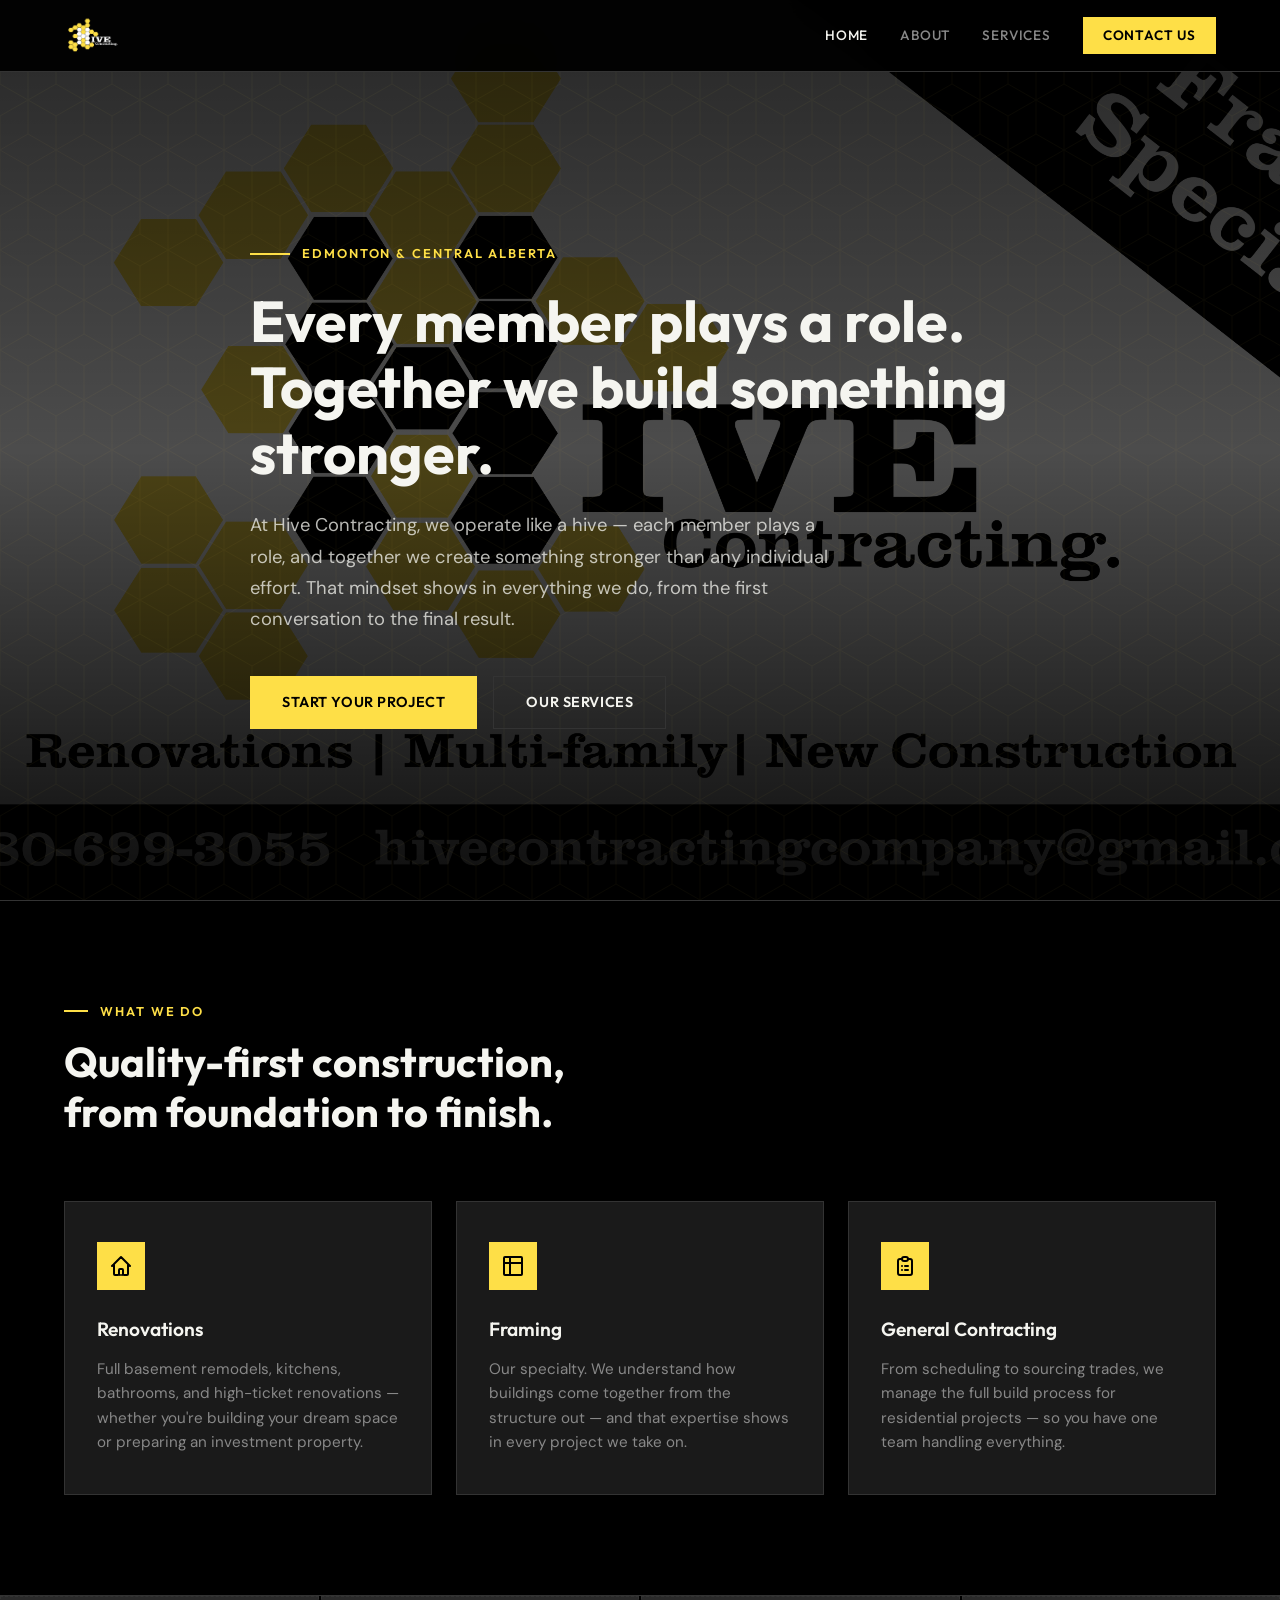
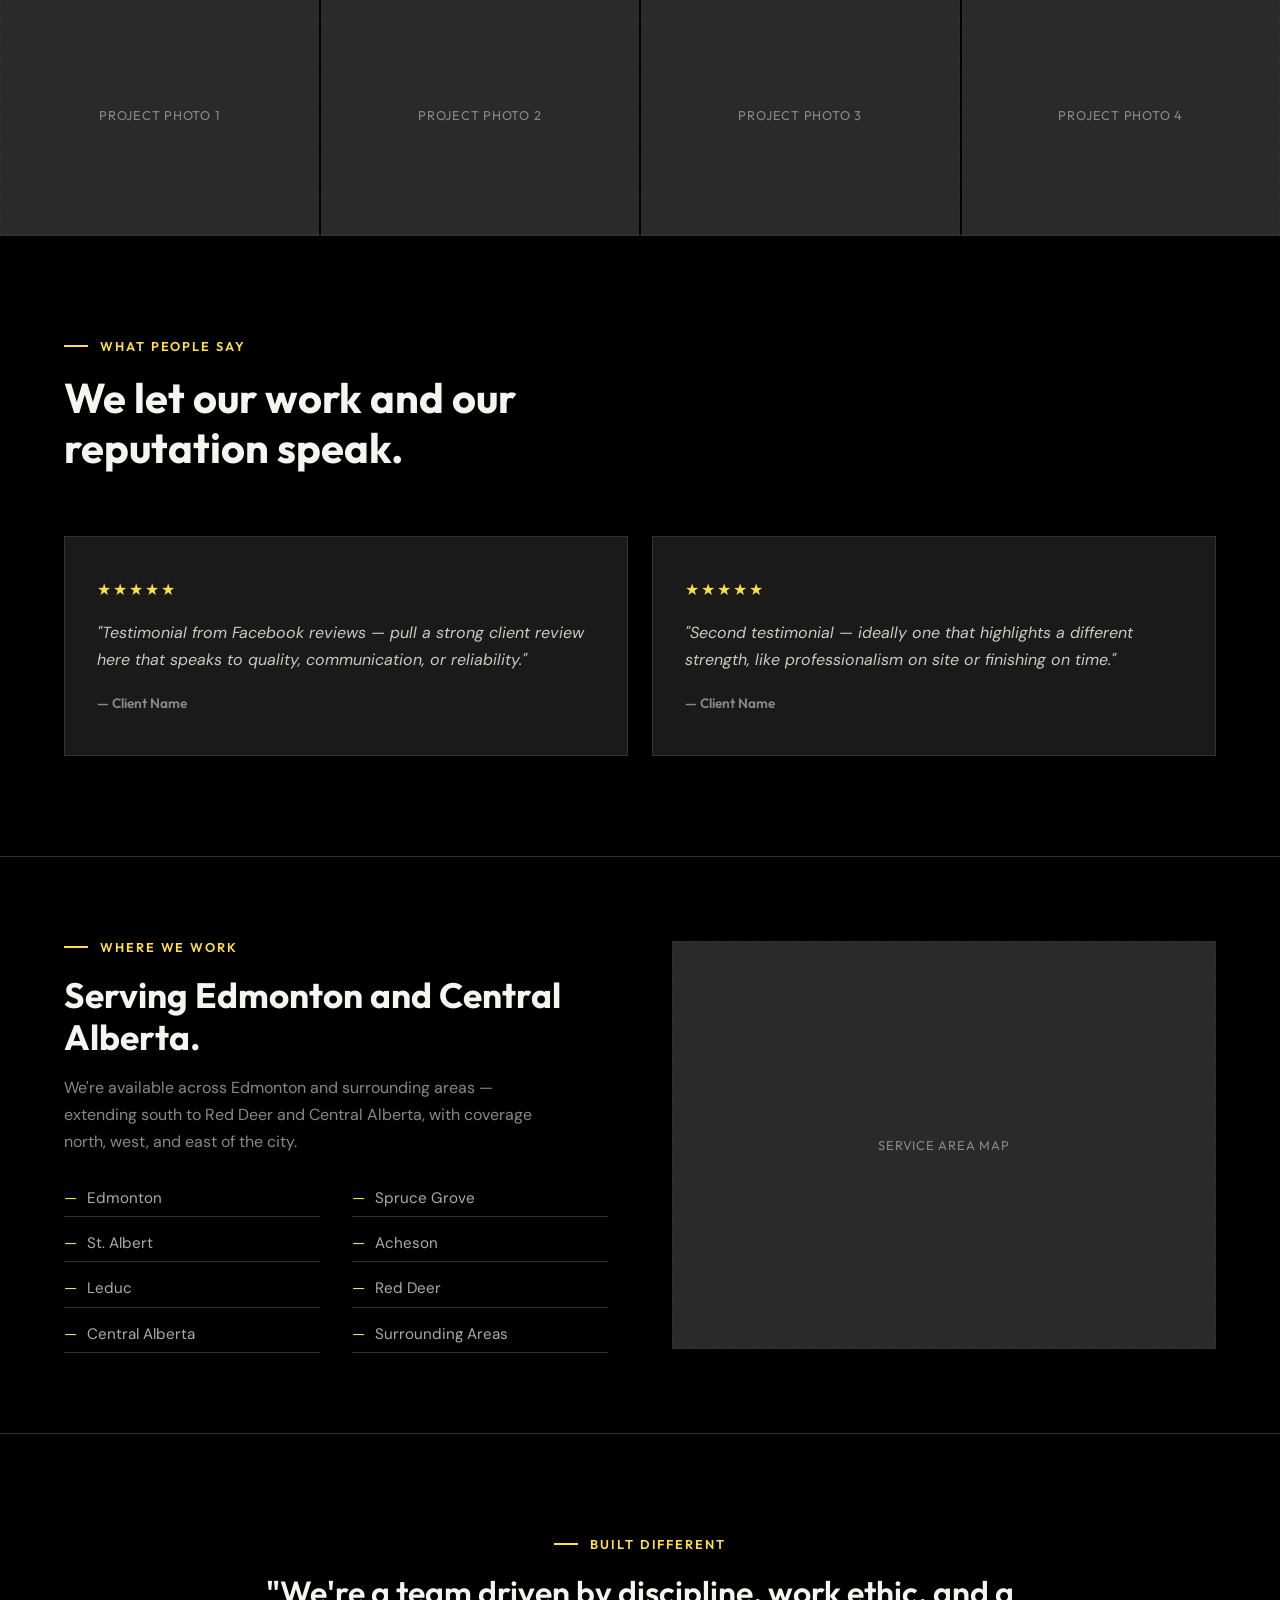
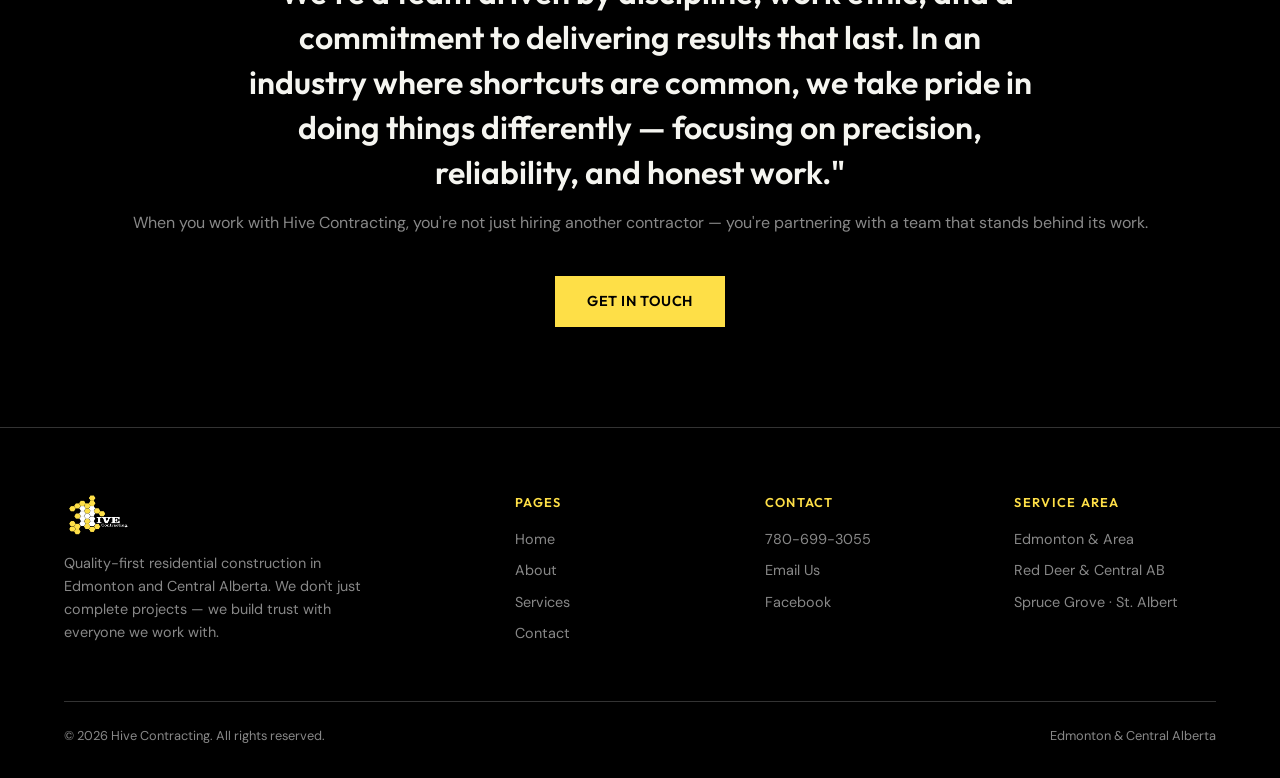
==== index.html @ 2639ca79 "Initial commit First draft of the Hive Contracting website. Homepage is built out with real copy, br" ====
<!DOCTYPE html>
<html lang="en">
<head>
  <meta charset="UTF-8">
  <meta name="viewport" content="width=device-width, initial-scale=1.0">
  <meta name="description" content="Hive Contracting — Quality-first residential construction in Edmonton and Central Alberta. Framing specialists, renovations, and general contracting.">
  <meta name="theme-color" content="#111111">

  <!-- Open Graph — controls link previews on Facebook, iMessage, LinkedIn, etc. -->
  <meta property="og:type" content="website">
  <meta property="og:title" content="Hive Contracting | Edmonton & Central Alberta">
  <meta property="og:description" content="Quality-first residential construction in Edmonton and Central Alberta. Framing specialists, renovations, and general contracting.">
  <meta property="og:image" content="https://hivecontractinginc.com/images/og-image.jpg">
  <meta property="og:url" content="https://hivecontractinginc.com/">

  <title>Hive Contracting | Edmonton &amp; Central Alberta</title>
  <link rel="canonical" href="https://hivecontractinginc.com/">

  <!-- REPLACE: add favicon.png and apple-touch-icon.png to root folder when ready -->
  <link rel="icon" type="image/png" href="favicon.png">
  <link rel="apple-touch-icon" href="apple-touch-icon.png">

  <link rel="preconnect" href="https://fonts.googleapis.com">
  <link rel="preconnect" href="https://fonts.gstatic.com" crossorigin>
  <link href="https://fonts.googleapis.com/css2?family=DM+Sans:ital,wght@0,400;0,500;0,700;1,400&family=Outfit:wght@400;500;600;700;800&display=swap" rel="stylesheet">
  <link rel="stylesheet" href="css/styles.css">

  <!-- Local business schema — helps Google surface Hive in "contractor near me" searches -->
  <script type="application/ld+json">
  {
    "@context": "https://schema.org",
    "@type": "GeneralContractor",
    "name": "Hive Contracting",
    "telephone": "+17806993055",
    "email": "hivecontractingcompany@gmail.com",
    "url": "https://hivecontractinginc.com",
    "areaServed": ["Edmonton", "Spruce Grove", "St. Albert", "Acheson", "Leduc", "Red Deer", "Central Alberta"],
    "sameAs": ["https://www.facebook.com/Hivecontractinginc"]
  }
  </script>
</head>
<body>

  <!-- ========== NAVIGATION ========== -->
  <nav class="nav">
    <div class="container">
      <a href="index.html" class="nav-logo">
        <img src="img/logo-white.png" alt="Hive Contracting">
      </a>
      <button class="nav-toggle" aria-label="Toggle menu" aria-expanded="false">
        <span></span><span></span><span></span>
      </button>
      <div class="nav-links">
        <a href="index.html" class="active">Home</a>
        <a href="about.html">About</a>
        <a href="services.html">Services</a>
        <a href="contact.html" class="nav-cta">Contact Us</a>
      </div>
    </div>
  </nav>

  <!-- ========== HERO ========== -->
  <section class="hero">
    <div class="hero-bg"></div>
    <div class="container">
      <div class="hero-content">
        <div class="hero-tag">Edmonton &amp; Central Alberta</div>
        <h1>Every member plays a role. Together we build something stronger.</h1>
        <p>At Hive Contracting, we operate like a hive — each member plays a role, and together we create something stronger than any individual effort. That mindset shows in everything we do, from the first conversation to the final result.</p>
        <div class="hero-actions">
          <a href="contact.html" class="btn btn-primary">Start Your Project</a>
          <a href="services.html" class="btn btn-secondary">Our Services</a>
        </div>
      </div>
    </div>
  </section>

  <!-- ========== SERVICES OVERVIEW ========== -->
  <section class="services">
    <div class="container">
      <div class="section-header fade-in">
        <div class="section-tag">What We Do</div>
        <h2>Quality-first construction, from foundation to finish.</h2>
      </div>
      <div class="services-grid">
        <div class="service-card fade-in">
          <div class="card-icon">
            <svg viewBox="0 0 24 24" aria-hidden="true"><path d="M3 12l2-2m0 0l7-7 7 7M5 10v10a1 1 0 001 1h3m10-11l2 2m-2-2v10a1 1 0 01-1 1h-3m-4 0a1 1 0 01-1-1v-4a1 1 0 011-1h2a1 1 0 011 1v4a1 1 0 01-1 1"/></svg>
          </div>
          <h3>Renovations</h3>
          <p>Full basement remodels, kitchens, bathrooms, and high-ticket renovations — whether you're building your dream space or preparing an investment property.</p>
        </div>
        <div class="service-card fade-in">
          <div class="card-icon">
            <svg viewBox="0 0 24 24" aria-hidden="true"><rect x="3" y="3" width="18" height="18" rx="1"/><path d="M3 9h18M9 3v18"/></svg>
          </div>
          <h3>Framing</h3>
          <p>Our specialty. We understand how buildings come together from the structure out — and that expertise shows in every project we take on.</p>
        </div>
        <div class="service-card fade-in">
          <div class="card-icon">
            <svg viewBox="0 0 24 24" aria-hidden="true"><path d="M9 5H7a2 2 0 00-2 2v12a2 2 0 002 2h10a2 2 0 002-2V7a2 2 0 00-2-2h-2M9 5a2 2 0 002 2h2a2 2 0 002-2M9 5a2 2 0 012-2h2a2 2 0 012 2m-3 7h3m-3 4h3m-6-4h.01M9 16h.01"/></svg>
          </div>
          <h3>General Contracting</h3>
          <p>From scheduling to sourcing trades, we manage the full build process for residential projects — so you have one team handling everything.</p>
        </div>
      </div>
    </div>
  </section>

  <!-- ========== PROJECT PHOTOS PLACEHOLDER ========== -->
  <section class="photo-strip">
    <div class="photo-strip-grid">
      <div class="photo-placeholder">Project Photo 1</div>
      <div class="photo-placeholder">Project Photo 2</div>
      <div class="photo-placeholder">Project Photo 3</div>
      <div class="photo-placeholder">Project Photo 4</div>
    </div>
  </section>

  <!-- ========== TESTIMONIALS ========== -->
  <section class="testimonials">
    <div class="container">
      <div class="section-header fade-in">
        <div class="section-tag">What People Say</div>
        <h2>We let our work and our reputation speak.</h2>
      </div>
      <div class="testimonials-grid">
        <div class="testimonial-card fade-in">
          <div class="stars" aria-label="5 out of 5 stars">★★★★★</div>
          <blockquote>"Testimonial from Facebook reviews — pull a strong client review here that speaks to quality, communication, or reliability."</blockquote>
          <div class="attribution">— Client Name</div>
        </div>
        <div class="testimonial-card fade-in">
          <div class="stars" aria-label="5 out of 5 stars">★★★★★</div>
          <blockquote>"Second testimonial — ideally one that highlights a different strength, like professionalism on site or finishing on time."</blockquote>
          <div class="attribution">— Client Name</div>
        </div>
      </div>
    </div>
  </section>

  <!-- ========== SERVICE AREA ========== -->
  <section class="service-area">
    <div class="container">
      <div class="service-area-inner">
        <div class="fade-in">
          <div class="section-tag">Where We Work</div>
          <h2>Serving Edmonton and Central Alberta.</h2>
          <p class="area-desc">We're available across Edmonton and surrounding areas — extending south to Red Deer and Central Alberta, with coverage north, west, and east of the city.</p>
          <ul class="area-list">
            <li>Edmonton</li>
            <li>Spruce Grove</li>
            <li>St. Albert</li>
            <li>Acheson</li>
            <li>Leduc</li>
            <li>Red Deer</li>
            <li>Central Alberta</li>
            <li>Surrounding Areas</li>
          </ul>
        </div>
        <div class="area-map-placeholder fade-in">
          <!-- OPTIONAL: embed a static Google Map or a styled SVG map here -->
          Service Area Map
        </div>
      </div>
    </div>
  </section>

  <!-- ========== CLOSING CTA ========== -->
  <section class="closing">
    <div class="container fade-in">
      <div class="section-tag centered">Built Different</div>
      <p class="closing-statement">"We're a team driven by discipline, work ethic, and a commitment to delivering results that last. In an industry where shortcuts are common, we take pride in doing things differently — focusing on precision, reliability, and honest work."</p>
      <p class="closing-sub">When you work with Hive Contracting, you're not just hiring another contractor — you're partnering with a team that stands behind its work.</p>
      <a href="contact.html" class="btn btn-primary">Get in Touch</a>
    </div>
  </section>

  <!-- ========== FOOTER ========== -->
  <footer class="footer">
    <div class="container">
      <div class="footer-grid">
        <div class="footer-brand">
          <div class="footer-logo">
            <img src="img/logo-white.png" alt="Hive Contracting">
          </div>
          <p>Quality-first residential construction in Edmonton and Central Alberta. We don't just complete projects — we build trust with everyone we work with.</p>
        </div>
        <div class="footer-col">
          <h4>Pages</h4>
          <a href="index.html">Home</a>
          <a href="about.html">About</a>
          <a href="services.html">Services</a>
          <a href="contact.html">Contact</a>
        </div>
        <div class="footer-col">
          <h4>Contact</h4>
          <a href="tel:7806993055">780-699-3055</a>
          <a href="mailto:hivecontractingcompany@gmail.com">Email Us</a>
          <a href="https://www.facebook.com/Hivecontractinginc" target="_blank" rel="noopener noreferrer">Facebook</a>
        </div>
        <div class="footer-col">
          <h4>Service Area</h4>
          <p>Edmonton &amp; Area</p>
          <p>Red Deer &amp; Central AB</p>
          <p>Spruce Grove · St. Albert</p>
        </div>
      </div>
      <div class="footer-bottom">
        <span>&copy; 2026 Hive Contracting. All rights reserved.</span>
        <span>Edmonton &amp; Central Alberta</span>
      </div>
    </div>
  </footer>

  <script src="js/main.js" defer></script>

</body>
</html>
---- css/styles.css ----
/* ============================================
   CSS VARIABLES — edit these to rebrand
   ============================================ */
:root {
  --color-black: #000000;
  --color-white: #F5F5F0;
  --color-yellow: #FEDF47;
  --color-yellow-dim: #E0C53C;
  --color-gray-dark: #1A1A1A;
  --color-gray-mid: #2A2A2A;
  --color-gray-light: #888888;
  --color-gray-border: #333333;

  --font-display: 'Outfit', sans-serif;
  --font-body: 'DM Sans', sans-serif;

  --max-width: 1200px;
  --nav-height: 72px;
}

/* ============================================
   RESET & BASE
   ============================================ */
*, *::before, *::after { margin: 0; padding: 0; box-sizing: border-box; }

body {
  font-family: var(--font-body);
  background: var(--color-black);
  color: var(--color-white);
  line-height: 1.6;
  -webkit-font-smoothing: antialiased;
}

a { color: inherit; text-decoration: none; }
img { max-width: 100%; display: block; }
ul { list-style: none; }

.container {
  max-width: var(--max-width);
  margin: 0 auto;
  padding: 0 24px;
}

/* ============================================
   NAVIGATION
   ============================================ */
.nav {
  position: fixed;
  top: 0;
  left: 0;
  right: 0;
  height: var(--nav-height);
  background: rgba(0, 0, 0, 0.95);
  backdrop-filter: blur(12px);
  z-index: 1000;
  border-bottom: 1px solid var(--color-gray-border);
}

.nav .container {
  display: flex;
  align-items: center;
  justify-content: space-between;
  height: 100%;
}

.nav-logo img {
  height: 40px;
  width: auto;
  display: block;
}

.nav-links {
  display: flex;
  gap: 32px;
  align-items: center;
}

.nav-links a {
  font-family: var(--font-display);
  font-size: 0.85rem;
  font-weight: 500;
  letter-spacing: 0.06em;
  text-transform: uppercase;
  color: var(--color-gray-light);
  transition: color 0.2s ease;
}

.nav-links a:hover,
.nav-links a.active { color: var(--color-white); }

.nav-links a.nav-cta {
  background: var(--color-yellow);
  color: var(--color-black);
  padding: 8px 20px;
  font-weight: 600;
  transition: background 0.2s ease;
}

.nav-links a.nav-cta:hover { background: var(--color-yellow-dim); }

/* Mobile nav toggle */
.nav-toggle {
  display: none;
  flex-direction: column;
  gap: 5px;
  background: none;
  border: none;
  cursor: pointer;
  padding: 4px;
}

.nav-toggle span {
  display: block;
  width: 24px;
  height: 2px;
  background: var(--color-white);
  transition: all 0.3s ease;
}

/* ============================================
   HERO SECTION
   ============================================ */
.hero {
  position: relative;
  min-height: 100vh;
  display: flex;
  align-items: center;
  padding-top: var(--nav-height);
  overflow: hidden;
}

.hero-bg {
  position: absolute;
  inset: 0;
  background: url('../img/banner.png') center/cover no-repeat;
  /* TODO: compress banner.png to under 200KB (or convert to .jpg/.webp) before launch — currently 980KB */
}

.hero-bg::after {
  content: '';
  position: absolute;
  inset: 0;
  background: linear-gradient(
    to bottom,
    rgba(0, 0, 0, 0.85) 0%,
    rgba(0, 0, 0, 0.7) 50%,
    rgba(0, 0, 0, 0.95) 100%
  );
}

/* Subtle honeycomb texture overlay */
.hero-bg::before {
  content: '';
  position: absolute;
  inset: 0;
  opacity: 0.04;
  background-image: url("data:image/svg+xml,%3Csvg xmlns='http://www.w3.org/2000/svg' width='56' height='100'%3E%3Cpath d='M28 66L0 50L0 16L28 0L56 16L56 50L28 66L28 100' fill='none' stroke='%23FEDF47' stroke-width='1'/%3E%3Cpath d='M28 0L28 34L0 50L0 84L28 100L56 84L56 50L28 34' fill='none' stroke='%23FEDF47' stroke-width='1'/%3E%3C/svg%3E");
  z-index: 1;
}

.hero .container {
  position: relative;
  z-index: 2;
  padding-top: 80px;
  padding-bottom: 80px;
}

.hero-content { max-width: 780px; }

.hero-tag {
  font-family: var(--font-display);
  font-size: 0.8rem;
  font-weight: 600;
  letter-spacing: 0.15em;
  text-transform: uppercase;
  color: var(--color-yellow);
  margin-bottom: 24px;
  display: flex;
  align-items: center;
  gap: 12px;
}

.hero-tag::before {
  content: '';
  display: block;
  width: 40px;
  height: 2px;
  background: var(--color-yellow);
}

.hero h1 {
  font-family: var(--font-display);
  font-size: clamp(2.2rem, 5vw, 3.6rem);
  font-weight: 700;
  line-height: 1.15;
  margin-bottom: 24px;
}

.hero p {
  font-size: 1.15rem;
  color: rgba(245, 245, 240, 0.75);
  max-width: 600px;
  margin-bottom: 40px;
  line-height: 1.7;
}

.hero-actions {
  display: flex;
  gap: 16px;
  flex-wrap: wrap;
}

/* ============================================
   BUTTONS
   ============================================ */
.btn {
  display: inline-flex;
  align-items: center;
  gap: 8px;
  font-family: var(--font-display);
  font-size: 0.9rem;
  font-weight: 600;
  letter-spacing: 0.04em;
  padding: 14px 32px;
  border: none;
  cursor: pointer;
  transition: all 0.2s ease;
  text-transform: uppercase;
}

.btn-primary {
  background: var(--color-yellow);
  color: var(--color-black);
}

.btn-primary:hover { background: var(--color-yellow-dim); }

.btn-secondary {
  background: transparent;
  color: var(--color-white);
  border: 1px solid var(--color-gray-border);
}

.btn-secondary:hover {
  border-color: var(--color-white);
}

/* ============================================
   SECTION HEADERS (shared)
   ============================================ */
.section-header {
  margin-bottom: 64px;
}

.section-tag {
  font-family: var(--font-display);
  font-size: 0.8rem;
  font-weight: 600;
  letter-spacing: 0.15em;
  text-transform: uppercase;
  color: var(--color-yellow);
  margin-bottom: 16px;
  display: flex;
  align-items: center;
  gap: 12px;
}

.section-tag.centered { justify-content: center; }

.section-tag::before {
  content: '';
  display: block;
  width: 24px;
  height: 2px;
  background: var(--color-yellow);
}

.section-header h2 {
  font-family: var(--font-display);
  font-size: clamp(1.8rem, 3.5vw, 2.6rem);
  font-weight: 700;
  line-height: 1.2;
  max-width: 600px;
}

/* ============================================
   SERVICES OVERVIEW
   ============================================ */
.services {
  padding: 100px 0;
  border-top: 1px solid var(--color-gray-border);
}

.services-grid {
  display: grid;
  grid-template-columns: repeat(3, 1fr);
  gap: 24px;
}

.service-card {
  background: var(--color-gray-dark);
  border: 1px solid var(--color-gray-border);
  padding: 40px 32px;
  transition: border-color 0.2s ease;
}

.service-card:hover {
  border-color: var(--color-yellow);
}

.service-card .card-icon {
  width: 48px;
  height: 48px;
  background: var(--color-yellow);
  display: flex;
  align-items: center;
  justify-content: center;
  margin-bottom: 24px;
}

.service-card .card-icon svg {
  width: 24px;
  height: 24px;
  stroke: var(--color-black);
  fill: none;
  stroke-width: 2;
  stroke-linecap: round;
  stroke-linejoin: round;
}

.service-card h3 {
  font-family: var(--font-display);
  font-size: 1.2rem;
  font-weight: 600;
  margin-bottom: 12px;
}

.service-card p {
  color: var(--color-gray-light);
  font-size: 0.95rem;
  line-height: 1.6;
}

/* ============================================
   PHOTO STRIP / SLIDESHOW PLACEHOLDER
   ============================================ */
.photo-strip {
  padding: 0;
  border-top: 1px solid var(--color-gray-border);
}

.photo-strip-grid {
  display: grid;
  grid-template-columns: repeat(4, 1fr);
  gap: 2px;
}

.photo-placeholder {
  aspect-ratio: 4/3;
  background: var(--color-gray-mid);
  display: flex;
  align-items: center;
  justify-content: center;
  color: var(--color-gray-light);
  font-family: var(--font-display);
  font-size: 0.8rem;
  letter-spacing: 0.06em;
  text-transform: uppercase;
  border: 1px dashed var(--color-gray-border);
}

/* ============================================
   TESTIMONIALS
   ============================================ */
.testimonials {
  padding: 100px 0;
  border-top: 1px solid var(--color-gray-border);
}

.testimonials-grid {
  display: grid;
  grid-template-columns: repeat(2, 1fr);
  gap: 24px;
}

.testimonial-card {
  background: var(--color-gray-dark);
  border: 1px solid var(--color-gray-border);
  padding: 40px 32px;
}

.testimonial-card .stars {
  color: var(--color-yellow);
  font-size: 1rem;
  letter-spacing: 2px;
  margin-bottom: 16px;
}

.testimonial-card blockquote {
  font-size: 1rem;
  font-style: italic;
  color: rgba(245, 245, 240, 0.8);
  line-height: 1.7;
  margin-bottom: 20px;
}

.testimonial-card .attribution {
  font-family: var(--font-display);
  font-size: 0.85rem;
  font-weight: 600;
  color: var(--color-gray-light);
}

/* ============================================
   SERVICE AREA
   ============================================ */
.service-area {
  padding: 80px 0;
  border-top: 1px solid var(--color-gray-border);
}

.service-area-inner {
  display: grid;
  grid-template-columns: 1fr 1fr;
  gap: 64px;
  align-items: center;
}

.service-area h2 {
  font-family: var(--font-display);
  font-size: clamp(1.8rem, 3.5vw, 2.2rem);
  font-weight: 700;
  line-height: 1.2;
}

.service-area .area-desc {
  color: var(--color-gray-light);
  margin-top: 16px;
  max-width: 480px;
  line-height: 1.7;
}

.area-list {
  display: grid;
  grid-template-columns: 1fr 1fr;
  gap: 8px 32px;
  margin-top: 24px;
}

.area-list li {
  font-size: 0.95rem;
  color: rgba(245, 245, 240, 0.7);
  padding: 6px 0;
  border-bottom: 1px solid var(--color-gray-border);
}

.area-list li::before {
  content: '—';
  color: var(--color-yellow);
  margin-right: 10px;
}

.area-map-placeholder {
  aspect-ratio: 4/3;
  background: var(--color-gray-mid);
  border: 1px dashed var(--color-gray-border);
  display: flex;
  align-items: center;
  justify-content: center;
  color: var(--color-gray-light);
  font-family: var(--font-display);
  font-size: 0.8rem;
  letter-spacing: 0.06em;
  text-transform: uppercase;
}

/* ============================================
   CLOSING / CTA BANNER
   ============================================ */
.closing {
  padding: 100px 0;
  border-top: 1px solid var(--color-gray-border);
  text-align: center;
}

.closing .closing-statement {
  font-family: var(--font-display);
  font-size: clamp(1.4rem, 3vw, 2rem);
  font-weight: 600;
  line-height: 1.4;
  max-width: 800px;
  margin: 0 auto 16px;
}

.closing .closing-sub {
  font-size: 1rem;
  color: var(--color-gray-light);
  margin-bottom: 40px;
}

/* ============================================
   FOOTER
   ============================================ */
.footer {
  padding: 64px 0 32px;
  border-top: 1px solid var(--color-gray-border);
}

.footer-grid {
  display: grid;
  grid-template-columns: 2fr 1fr 1fr 1fr;
  gap: 48px;
  margin-bottom: 48px;
}

.footer-brand .footer-logo {
  margin-bottom: 12px;
}

.footer-brand .footer-logo img {
  height: 48px;
  width: auto;
  display: block;
}

.footer-brand p {
  color: var(--color-gray-light);
  font-size: 0.9rem;
  line-height: 1.6;
  max-width: 320px;
}

.footer-col h4 {
  font-family: var(--font-display);
  font-size: 0.8rem;
  font-weight: 600;
  letter-spacing: 0.1em;
  text-transform: uppercase;
  color: var(--color-yellow);
  margin-bottom: 16px;
}

.footer-col a,
.footer-col p {
  display: block;
  font-size: 0.9rem;
  color: var(--color-gray-light);
  margin-bottom: 8px;
  transition: color 0.2s ease;
}

.footer-col a:hover { color: var(--color-white); }

.footer-bottom {
  border-top: 1px solid var(--color-gray-border);
  padding-top: 24px;
  display: flex;
  justify-content: space-between;
  align-items: center;
  font-size: 0.8rem;
  color: var(--color-gray-light);
}

/* ============================================
   RESPONSIVE
   ============================================ */
@media (max-width: 900px) {
  .testimonials-grid { grid-template-columns: 1fr; }
  .photo-strip-grid { grid-template-columns: repeat(2, 1fr); }
  .service-area-inner { grid-template-columns: 1fr; }
  .footer-grid { grid-template-columns: 1fr 1fr; gap: 32px; }
}

@media (max-width: 768px) {
  .services-grid { grid-template-columns: repeat(2, 1fr); }
}

@media (max-width: 640px) {
  .nav-links { display: none; }
  .nav-links.open {
    display: flex;
    flex-direction: column;
    position: absolute;
    top: var(--nav-height);
    left: 0;
    right: 0;
    background: rgba(0, 0, 0, 0.98);
    padding: 24px;
    gap: 16px;
    border-bottom: 1px solid var(--color-gray-border);
  }
  .nav-toggle { display: flex; }
  .hero-content { max-width: 100%; }
  .hero h1 { font-size: 2rem; }
  .photo-strip-grid { grid-template-columns: 1fr 1fr; }
  .area-list { grid-template-columns: 1fr; }
  .footer-grid { grid-template-columns: 1fr; }
  .footer-bottom { flex-direction: column; gap: 8px; text-align: center; }
}

/* ============================================
   ANIMATIONS
   ============================================ */
@media (prefers-reduced-motion: no-preference) {
  html { scroll-behavior: smooth; }

  .fade-in {
    opacity: 0;
    transform: translateY(20px);
    transition: opacity 0.6s ease, transform 0.6s ease;
  }
  .fade-in.visible {
    opacity: 1;
    transform: translateY(0);
  }
}
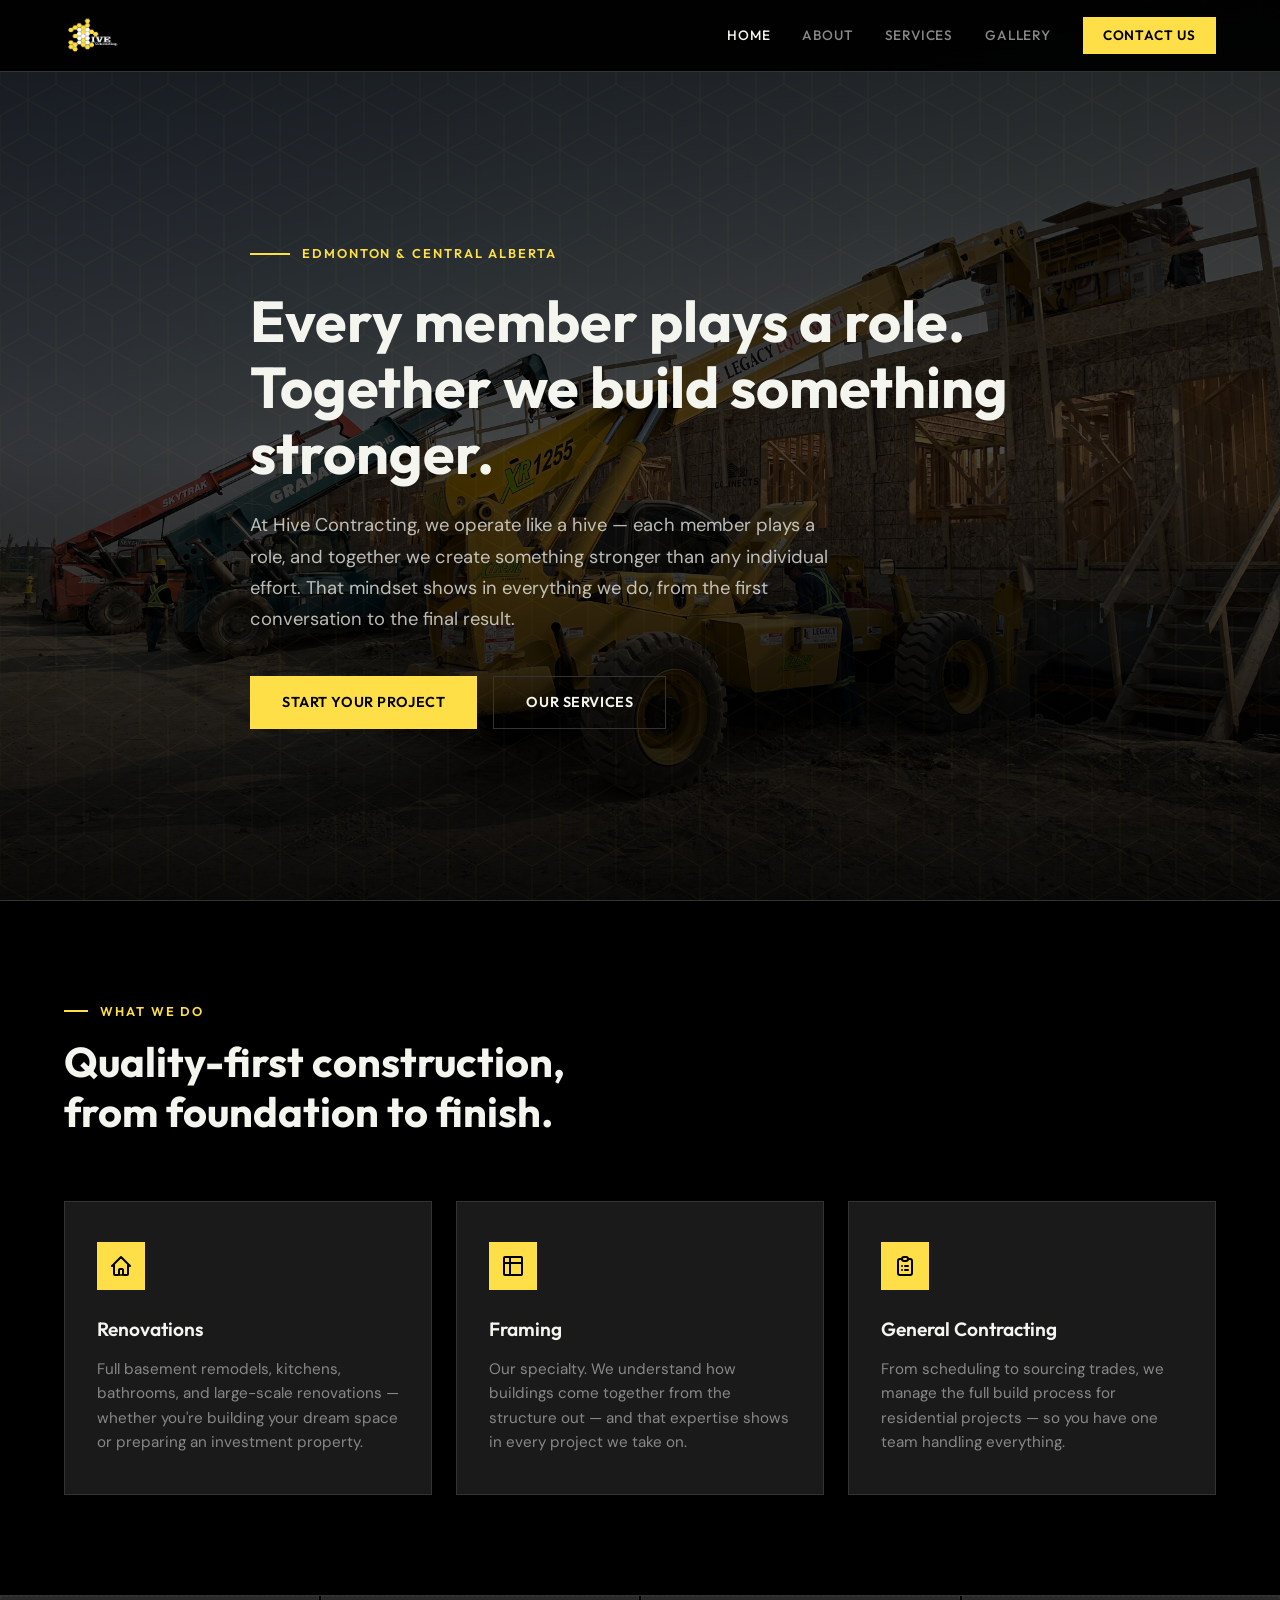
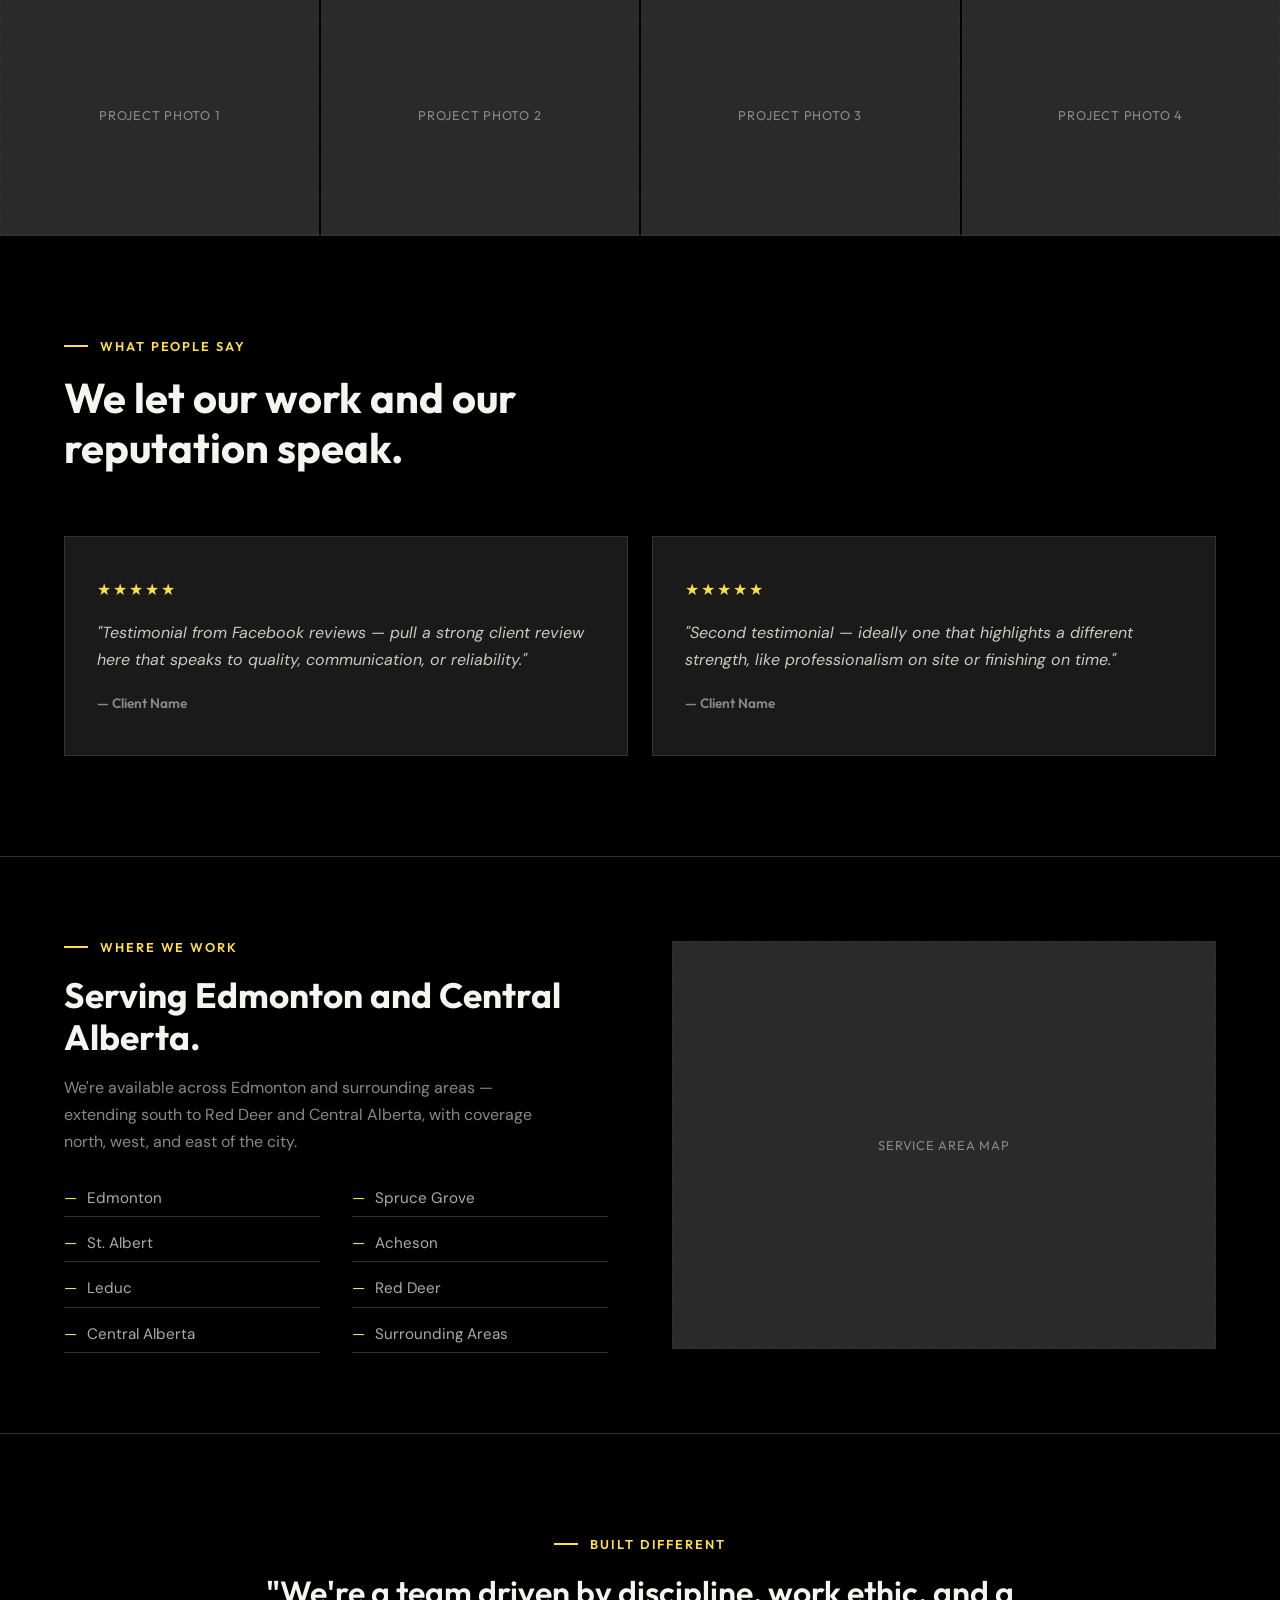
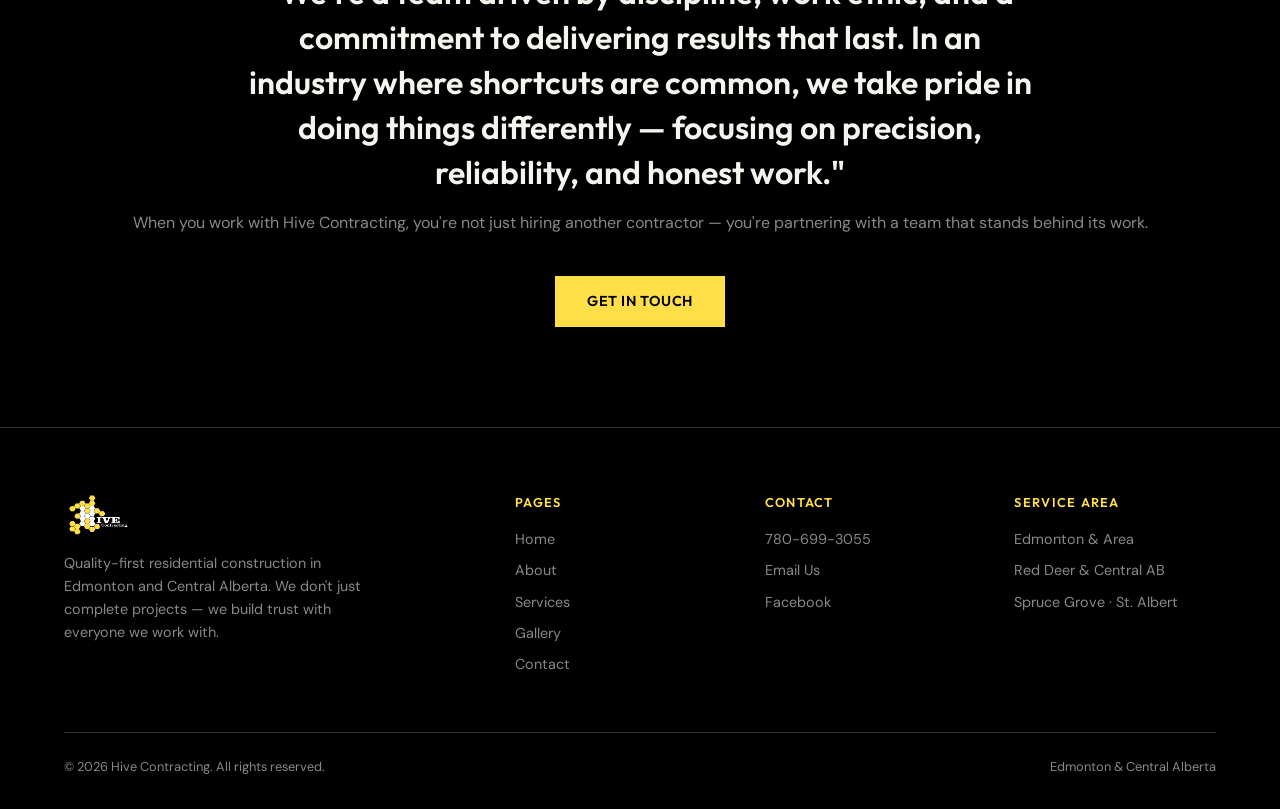
==== commit 269a9a45: "Add gallery page - project albums organized by renovation type - Add Gallery nav link to the header " ====
--- a/index.html
+++ b/index.html
@@ -54,6 +54,7 @@
         <a href="index.html" class="active">Home</a>
         <a href="about.html">About</a>
         <a href="services.html">Services</a>
+        <a href="gallery.html">Gallery</a>
         <a href="contact.html" class="nav-cta">Contact Us</a>
       </div>
     </div>
@@ -88,7 +89,7 @@
             <svg viewBox="0 0 24 24" aria-hidden="true"><path d="M3 12l2-2m0 0l7-7 7 7M5 10v10a1 1 0 001 1h3m10-11l2 2m-2-2v10a1 1 0 01-1 1h-3m-4 0a1 1 0 01-1-1v-4a1 1 0 011-1h2a1 1 0 011 1v4a1 1 0 01-1 1"/></svg>
           </div>
           <h3>Renovations</h3>
-          <p>Full basement remodels, kitchens, bathrooms, and high-ticket renovations — whether you're building your dream space or preparing an investment property.</p>
+          <p>Full basement remodels, kitchens, bathrooms, and large-scale renovations — whether you're building your dream space or preparing an investment property.</p>
         </div>
         <div class="service-card fade-in">
           <div class="card-icon">
@@ -192,6 +193,7 @@
           <a href="index.html">Home</a>
           <a href="about.html">About</a>
           <a href="services.html">Services</a>
+          <a href="gallery.html">Gallery</a>
           <a href="contact.html">Contact</a>
         </div>
         <div class="footer-col">
--- a/css/styles.css
+++ b/css/styles.css
@@ -132,7 +132,7 @@
 .hero-bg {
   position: absolute;
   inset: 0;
-  background: url('../img/banner.png') center/cover no-repeat;
+  background: url(/img/banner.jpeg) center/cover no-repeat;
   /* TODO: compress banner.png to under 200KB (or convert to .jpg/.webp) before launch — currently 980KB */
 }
 
@@ -599,6 +599,190 @@
 }
 
 /* ============================================
+   GALLERY PAGE
+   ============================================ */
+
+/* Page header (sub-hero used across inner pages) */
+.page-header {
+  position: relative;
+  padding-top: var(--nav-height);
+  min-height: 340px;
+  display: flex;
+  align-items: center;
+  overflow: hidden;
+}
+
+.page-header-bg {
+  position: absolute;
+  inset: 0;
+  background: url(/img/banner.jpeg) center/cover no-repeat;
+}
+
+.page-header-bg::after {
+  content: '';
+  position: absolute;
+  inset: 0;
+  background: linear-gradient(
+    to bottom,
+    rgba(0, 0, 0, 0.88) 0%,
+    rgba(0, 0, 0, 0.78) 60%,
+    rgba(0, 0, 0, 0.97) 100%
+  );
+}
+
+.page-header .container {
+  position: relative;
+  z-index: 2;
+  padding-top: 64px;
+  padding-bottom: 64px;
+}
+
+.page-header-content { max-width: 640px; }
+
+.page-header-content .section-tag { margin-bottom: 16px; }
+
+.page-header-content h1 {
+  font-family: var(--font-display);
+  font-size: clamp(2rem, 4vw, 3rem);
+  font-weight: 700;
+  line-height: 1.15;
+  margin-bottom: 16px;
+}
+
+.page-header-content p {
+  font-size: 1.05rem;
+  color: rgba(245, 245, 240, 0.72);
+  line-height: 1.7;
+}
+
+/* Gallery section */
+.gallery {
+  padding: 80px 0 100px;
+}
+
+/* Filter bar */
+.filter-bar {
+  display: flex;
+  flex-wrap: wrap;
+  gap: 10px;
+  margin-bottom: 48px;
+}
+
+.filter-btn {
+  font-family: var(--font-display);
+  font-size: 0.8rem;
+  font-weight: 600;
+  letter-spacing: 0.08em;
+  text-transform: uppercase;
+  padding: 8px 20px;
+  background: transparent;
+  color: var(--color-gray-light);
+  border: 1px solid var(--color-gray-border);
+  cursor: pointer;
+  transition: all 0.2s ease;
+}
+
+.filter-btn:hover {
+  color: var(--color-white);
+  border-color: var(--color-white);
+}
+
+.filter-btn.active {
+  background: var(--color-yellow);
+  color: var(--color-black);
+  border-color: var(--color-yellow);
+}
+
+/* Album grid */
+.album-grid {
+  display: grid;
+  grid-template-columns: repeat(3, 1fr);
+  gap: 24px;
+}
+
+/* Album card */
+.album-card {
+  background: var(--color-gray-dark);
+  border: 1px solid var(--color-gray-border);
+  transition: border-color 0.2s ease, transform 0.2s ease;
+}
+
+.album-card:hover {
+  border-color: var(--color-yellow);
+  transform: translateY(-3px);
+}
+
+.album-card-img {
+  aspect-ratio: 4 / 3;
+  overflow: hidden;
+}
+
+.album-card-img img {
+  width: 100%;
+  height: 100%;
+  object-fit: cover;
+  display: block;
+  transition: transform 0.3s ease;
+}
+
+.album-card:hover .album-card-img img {
+  transform: scale(1.04);
+}
+
+/* Reuse .photo-placeholder inside the image area */
+.album-card-img .photo-placeholder {
+  width: 100%;
+  height: 100%;
+  aspect-ratio: unset;
+}
+
+.album-card-body {
+  padding: 20px 24px 24px;
+}
+
+.album-tag {
+  font-family: var(--font-display);
+  font-size: 0.72rem;
+  font-weight: 600;
+  letter-spacing: 0.12em;
+  text-transform: uppercase;
+  color: var(--color-yellow);
+  display: block;
+  margin-bottom: 8px;
+}
+
+.album-card-body h3 {
+  font-family: var(--font-display);
+  font-size: 1.05rem;
+  font-weight: 600;
+  margin-bottom: 6px;
+}
+
+.album-meta {
+  font-size: 0.85rem;
+  color: var(--color-gray-light);
+}
+
+/* Empty state */
+.gallery-empty {
+  text-align: center;
+  padding: 64px 0;
+  color: var(--color-gray-light);
+  font-size: 1rem;
+}
+
+/* Gallery responsive */
+@media (max-width: 900px) {
+  .album-grid { grid-template-columns: repeat(2, 1fr); }
+}
+
+@media (max-width: 580px) {
+  .album-grid { grid-template-columns: 1fr; }
+  .filter-bar { gap: 8px; }
+  .filter-btn { font-size: 0.75rem; padding: 7px 14px; }
+}
+
+/* ============================================
    ANIMATIONS
    ============================================ */
 @media (prefers-reduced-motion: no-preference) {
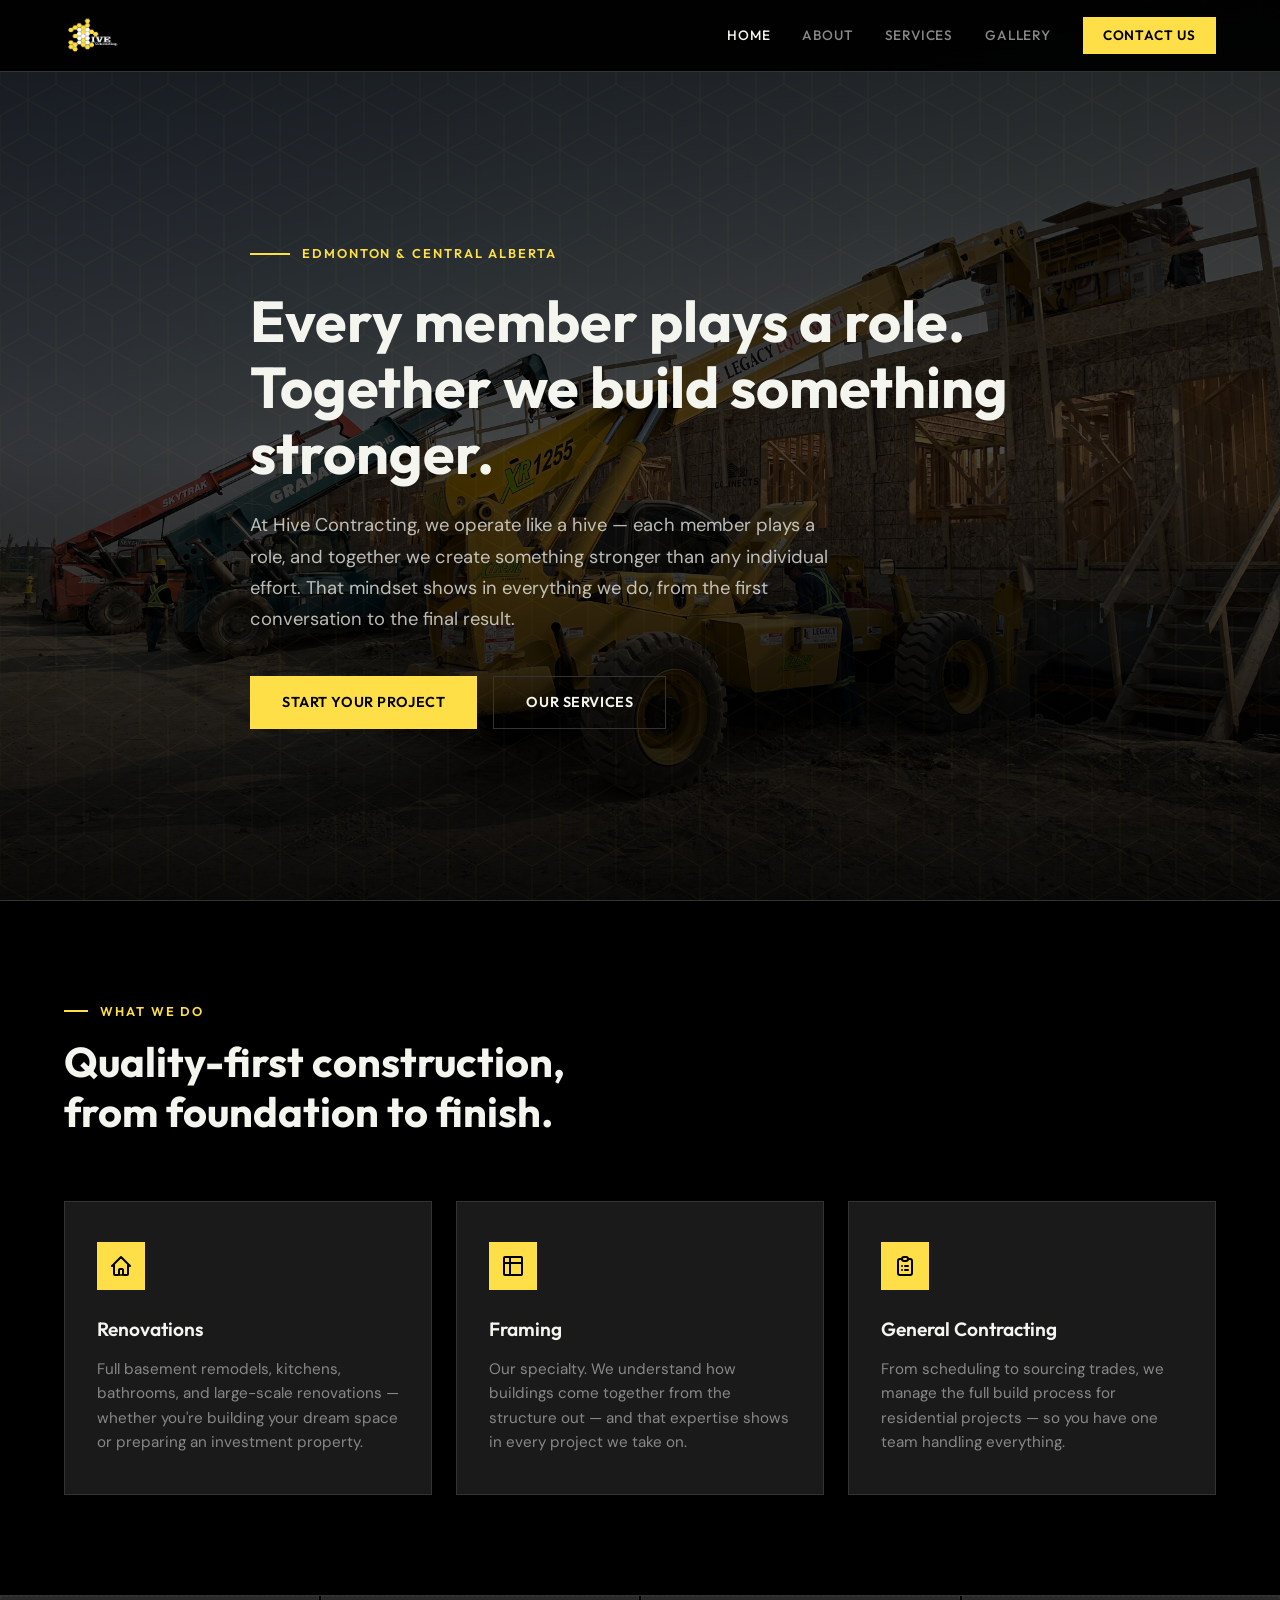
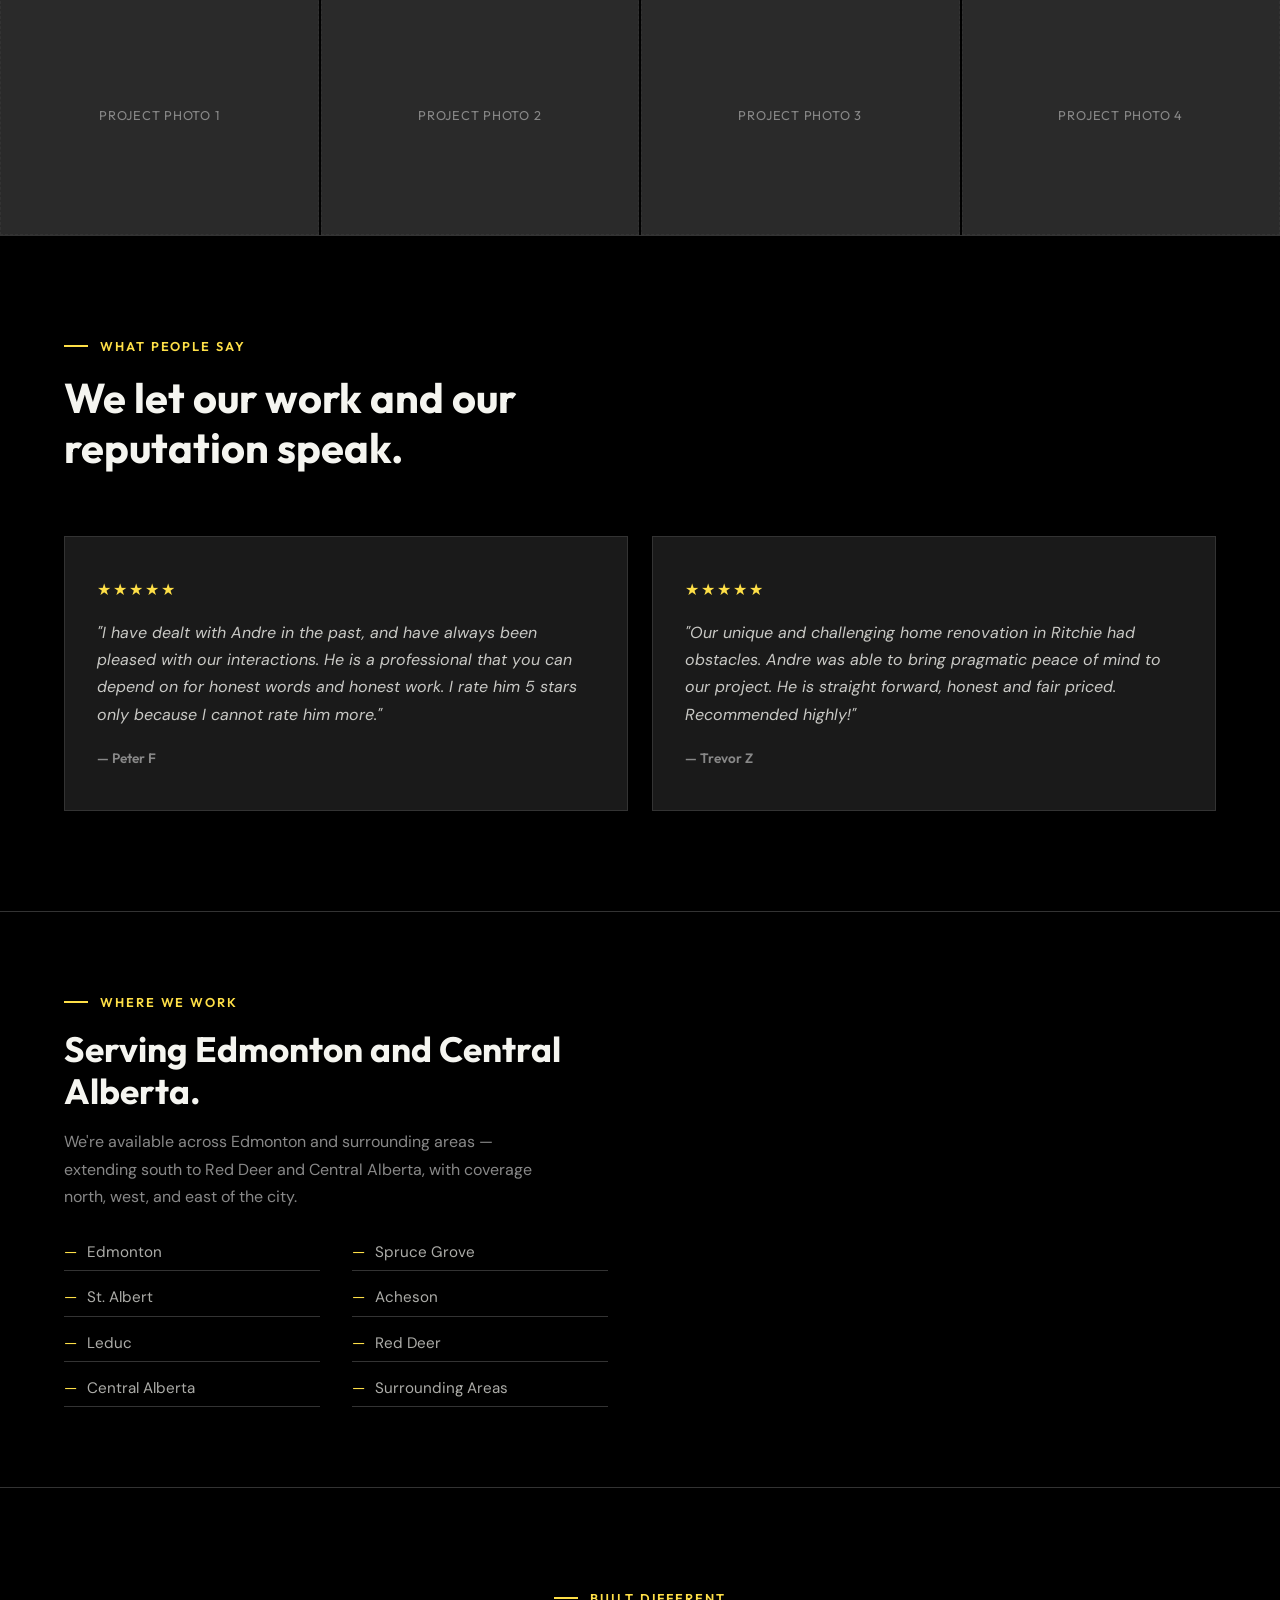
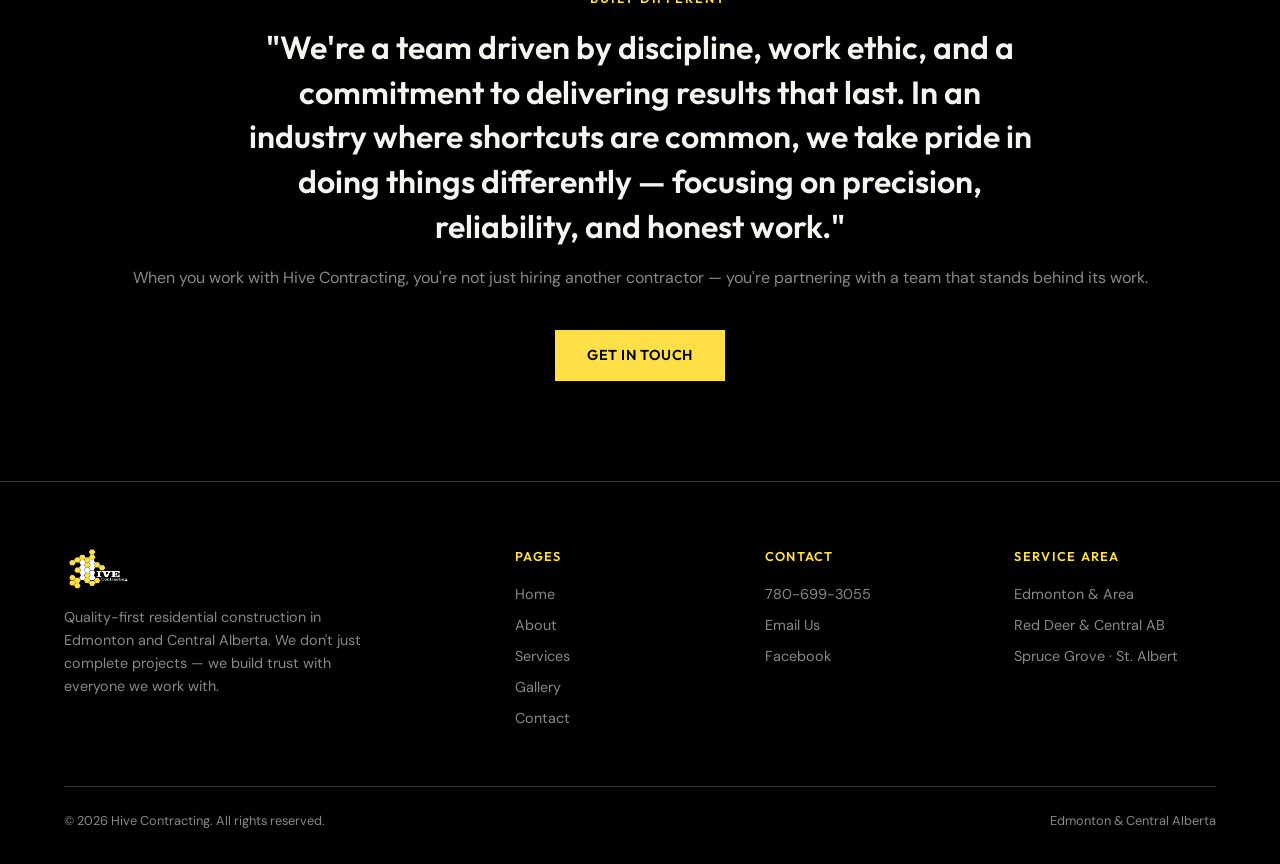
==== commit 4f224320: "Polish pass — copy fixes, dev comments, assets, and schema - Add real testimonials from Facebook rev" ====
--- a/index.html
+++ b/index.html
@@ -10,13 +10,12 @@
   <meta property="og:type" content="website">
   <meta property="og:title" content="Hive Contracting | Edmonton & Central Alberta">
   <meta property="og:description" content="Quality-first residential construction in Edmonton and Central Alberta. Framing specialists, renovations, and general contracting.">
-  <meta property="og:image" content="https://hivecontractinginc.com/images/og-image.jpg">
+  <meta property="og:image" content="https://hivecontractinginc.com/img/og-image.jpg">
   <meta property="og:url" content="https://hivecontractinginc.com/">
 
   <title>Hive Contracting | Edmonton &amp; Central Alberta</title>
   <link rel="canonical" href="https://hivecontractinginc.com/">
 
-  <!-- REPLACE: add favicon.png and apple-touch-icon.png to root folder when ready -->
   <link rel="icon" type="image/png" href="favicon.png">
   <link rel="apple-touch-icon" href="apple-touch-icon.png">
 
@@ -34,6 +33,12 @@
     "telephone": "+17806993055",
     "email": "hivecontractingcompany@gmail.com",
     "url": "https://hivecontractinginc.com",
+    "address": {
+      "@type": "PostalAddress",
+      "addressLocality": "Edmonton",
+      "addressRegion": "AB",
+      "addressCountry": "CA"
+    },
     "areaServed": ["Edmonton", "Spruce Grove", "St. Albert", "Acheson", "Leduc", "Red Deer", "Central Alberta"],
     "sameAs": ["https://www.facebook.com/Hivecontractinginc"]
   }
@@ -129,13 +134,13 @@
       <div class="testimonials-grid">
         <div class="testimonial-card fade-in">
           <div class="stars" aria-label="5 out of 5 stars">★★★★★</div>
-          <blockquote>"Testimonial from Facebook reviews — pull a strong client review here that speaks to quality, communication, or reliability."</blockquote>
-          <div class="attribution">— Client Name</div>
+          <blockquote>"I have dealt with Andre in the past, and have always been pleased with our interactions. He is a professional that you can depend on for honest words and honest work. I rate him 5 stars only because I cannot rate him more."</blockquote>
+          <div class="attribution">— Peter F</div>
         </div>
         <div class="testimonial-card fade-in">
           <div class="stars" aria-label="5 out of 5 stars">★★★★★</div>
-          <blockquote>"Second testimonial — ideally one that highlights a different strength, like professionalism on site or finishing on time."</blockquote>
-          <div class="attribution">— Client Name</div>
+          <blockquote>"Our unique and challenging home renovation in Ritchie had obstacles. Andre was able to bring pragmatic peace of mind to our project. He is straight forward, honest and fair priced. Recommended highly!"</blockquote>
+          <div class="attribution">— Trevor Z</div>
         </div>
       </div>
     </div>
@@ -160,9 +165,8 @@
             <li>Surrounding Areas</li>
           </ul>
         </div>
-        <div class="area-map-placeholder fade-in">
-          <!-- OPTIONAL: embed a static Google Map or a styled SVG map here -->
-          Service Area Map
+        <div class="area-map fade-in">
+          <iframe src="https://www.google.com/maps/embed?pb=!1m10!1m8!1m3!1d1227580.6128297476!2d-113.65223700000001!3d53.063164!3m2!1i1024!2i768!4f13.1!5e0!3m2!1sen!2sca!4v1774810792150!5m2!1sen!2sca" width="800" height="600" style="border:0;" allowfullscreen="" loading="lazy" referrerpolicy="no-referrer-when-downgrade"></iframe>
         </div>
       </div>
     </div>
--- a/css/styles.css
+++ b/css/styles.css
@@ -133,7 +133,6 @@
   position: absolute;
   inset: 0;
   background: url(/img/banner.jpeg) center/cover no-repeat;
-  /* TODO: compress banner.png to under 200KB (or convert to .jpg/.webp) before launch — currently 980KB */
 }
 
 .hero-bg::after {
@@ -341,6 +340,24 @@
   line-height: 1.6;
 }
 
+.service-card-list {
+  margin-top: 20px;
+  border-top: 1px solid var(--color-gray-border);
+}
+
+.service-card-list li {
+  font-size: 0.9rem;
+  color: rgba(245, 245, 240, 0.7);
+  padding: 9px 0;
+  border-bottom: 1px solid var(--color-gray-border);
+}
+
+.service-card-list li::before {
+  content: '—';
+  color: var(--color-yellow);
+  margin-right: 10px;
+}
+
 /* ============================================
    PHOTO STRIP / SLIDESHOW PLACEHOLDER
    ============================================ */
@@ -460,18 +477,18 @@
   margin-right: 10px;
 }
 
-.area-map-placeholder {
+
+.area-map {
   aspect-ratio: 4/3;
-  background: var(--color-gray-mid);
-  border: 1px dashed var(--color-gray-border);
-  display: flex;
-  align-items: center;
-  justify-content: center;
-  color: var(--color-gray-light);
-  font-family: var(--font-display);
-  font-size: 0.8rem;
-  letter-spacing: 0.06em;
-  text-transform: uppercase;
+  overflow: hidden;
+}
+
+.area-map iframe {
+  width: 100%;
+  height: 100%;
+  border: 0;
+  display: block;
+  filter: grayscale(30%) contrast(1.05);
 }
 
 /* ============================================
@@ -783,6 +800,326 @@
 }
 
 /* ============================================
+   ABOUT PAGE
+   ============================================ */
+
+.about-intro {
+  padding: 100px 0;
+  border-top: 1px solid var(--color-gray-border);
+}
+
+.about-intro-body {
+  max-width: 800px;
+}
+
+.about-intro-body .section-tag {
+  margin-bottom: 24px;
+}
+
+.about-intro-body p {
+  font-size: 1.1rem;
+  color: rgba(245, 245, 240, 0.82);
+  line-height: 1.8;
+  margin-bottom: 24px;
+}
+
+.about-intro-body p:last-child {
+  margin-bottom: 0;
+}
+
+.mission-pillars {
+  padding: 100px 0;
+  border-top: 1px solid var(--color-gray-border);
+}
+
+.mission-card {
+  background: var(--color-gray-dark);
+  border: 1px solid var(--color-gray-border);
+  padding: 48px;
+}
+
+.mission-list {
+  display: grid;
+  grid-template-columns: 1fr 1fr;
+  gap: 0 48px;
+}
+
+.mission-list li {
+  font-size: 0.95rem;
+  color: rgba(245, 245, 240, 0.75);
+  padding: 12px 0;
+  border-bottom: 1px solid var(--color-gray-border);
+}
+
+.mission-list li::before {
+  content: '—';
+  color: var(--color-yellow);
+  margin-right: 12px;
+}
+
+@media (max-width: 640px) {
+  .mission-list { grid-template-columns: 1fr; }
+  .mission-card { padding: 32px 24px; }
+}
+
+/* ============================================
+   CONTACT PAGE
+   ============================================ */
+
+.contact-paths {
+  padding: 100px 0;
+  border-top: 1px solid var(--color-gray-border);
+}
+
+.contact-path-grid {
+  display: grid;
+  grid-template-columns: 1fr 1fr;
+  gap: 24px;
+}
+
+.contact-card {
+  background: var(--color-gray-dark);
+  border: 1px solid var(--color-gray-border);
+  padding: 40px 32px;
+  display: flex;
+  flex-direction: column;
+  transition: border-color 0.2s ease;
+}
+
+.contact-card:hover {
+  border-color: var(--color-yellow);
+}
+
+.contact-card-icon {
+  width: 48px;
+  height: 48px;
+  background: var(--color-yellow);
+  display: flex;
+  align-items: center;
+  justify-content: center;
+  margin-bottom: 24px;
+  flex-shrink: 0;
+}
+
+.contact-card-icon svg {
+  width: 24px;
+  height: 24px;
+  stroke: var(--color-black);
+  fill: none;
+  stroke-width: 2;
+  stroke-linecap: round;
+  stroke-linejoin: round;
+}
+
+.contact-card h2 {
+  font-family: var(--font-display);
+  font-size: 1.3rem;
+  font-weight: 700;
+  margin-bottom: 12px;
+}
+
+.contact-card > p {
+  color: var(--color-gray-light);
+  font-size: 0.95rem;
+  line-height: 1.65;
+  margin-bottom: 24px;
+}
+
+.contact-card-list {
+  margin-bottom: 24px;
+}
+
+.contact-card-list li {
+  font-size: 0.9rem;
+  color: rgba(245, 245, 240, 0.75);
+  padding: 10px 0;
+  border-bottom: 1px solid var(--color-gray-border);
+}
+
+.contact-card-list li::before {
+  content: '—';
+  color: var(--color-yellow);
+  margin-right: 10px;
+}
+
+.contact-card-note {
+  font-size: 0.88rem;
+  font-style: italic;
+  color: var(--color-gray-light);
+  margin-bottom: 28px;
+  margin-top: auto;
+}
+
+/* Contact info bar */
+.contact-info-section {
+  padding: 80px 0;
+  border-top: 1px solid var(--color-gray-border);
+}
+
+.contact-info-bar {
+  display: flex;
+  justify-content: center;
+  gap: 48px;
+  flex-wrap: wrap;
+}
+
+.contact-info-item {
+  display: flex;
+  flex-direction: column;
+  align-items: center;
+  gap: 10px;
+  text-align: center;
+  transition: color 0.2s ease;
+}
+
+.contact-info-item:hover { color: var(--color-yellow); }
+
+.contact-info-icon {
+  width: 44px;
+  height: 44px;
+  border: 1px solid var(--color-gray-border);
+  display: flex;
+  align-items: center;
+  justify-content: center;
+  transition: border-color 0.2s ease;
+}
+
+.contact-info-item:hover .contact-info-icon {
+  border-color: var(--color-yellow);
+}
+
+.contact-info-icon svg {
+  width: 20px;
+  height: 20px;
+  stroke: currentColor;
+  fill: none;
+  stroke-width: 2;
+  stroke-linecap: round;
+  stroke-linejoin: round;
+}
+
+.contact-info-label {
+  font-family: var(--font-display);
+  font-size: 0.72rem;
+  font-weight: 600;
+  letter-spacing: 0.1em;
+  text-transform: uppercase;
+  color: var(--color-yellow);
+}
+
+.contact-info-value {
+  font-size: 0.9rem;
+  color: var(--color-gray-light);
+}
+
+/* Contact form */
+.contact-form-section {
+  padding: 100px 0;
+  border-top: 1px solid var(--color-gray-border);
+}
+
+.contact-form {
+  max-width: 780px;
+}
+
+.form-row {
+  display: grid;
+  grid-template-columns: 1fr 1fr;
+  gap: 20px;
+  margin-bottom: 20px;
+}
+
+.form-group {
+  display: flex;
+  flex-direction: column;
+  gap: 8px;
+  margin-bottom: 20px;
+}
+
+.form-row .form-group {
+  margin-bottom: 0;
+}
+
+.form-group label {
+  font-family: var(--font-display);
+  font-size: 0.8rem;
+  font-weight: 600;
+  letter-spacing: 0.06em;
+  text-transform: uppercase;
+  color: var(--color-gray-light);
+}
+
+.form-required {
+  color: var(--color-yellow);
+}
+
+.form-optional {
+  color: var(--color-gray-light);
+  font-weight: 400;
+  text-transform: none;
+  letter-spacing: 0;
+}
+
+.form-group input,
+.form-group select,
+.form-group textarea {
+  background: var(--color-gray-dark);
+  border: 1px solid var(--color-gray-border);
+  color: var(--color-white);
+  font-family: var(--font-body);
+  font-size: 0.95rem;
+  padding: 12px 16px;
+  outline: none;
+  transition: border-color 0.2s ease;
+  width: 100%;
+  appearance: none;
+  -webkit-appearance: none;
+}
+
+.form-group input::placeholder,
+.form-group textarea::placeholder {
+  color: rgba(136, 136, 136, 0.6);
+}
+
+.form-group input:focus,
+.form-group select:focus,
+.form-group textarea:focus {
+  border-color: var(--color-yellow);
+}
+
+.form-group select {
+  background-image: url("data:image/svg+xml,%3Csvg xmlns='http://www.w3.org/2000/svg' width='12' height='8' viewBox='0 0 12 8'%3E%3Cpath d='M1 1l5 5 5-5' stroke='%23888' stroke-width='1.5' fill='none' stroke-linecap='round'/%3E%3C/svg%3E");
+  background-repeat: no-repeat;
+  background-position: right 16px center;
+  padding-right: 40px;
+  cursor: pointer;
+}
+
+.form-group select option {
+  background: var(--color-gray-dark);
+  color: var(--color-white);
+}
+
+.form-group textarea {
+  resize: vertical;
+  min-height: 140px;
+}
+
+.form-submit {
+  margin-top: 8px;
+}
+
+/* Contact responsive */
+@media (max-width: 768px) {
+  .contact-path-grid { grid-template-columns: 1fr; }
+}
+
+@media (max-width: 640px) {
+  .contact-info-bar { gap: 32px; }
+  .form-row { grid-template-columns: 1fr; }
+}
+
+/* ============================================
    ANIMATIONS
    ============================================ */
 @media (prefers-reduced-motion: no-preference) {
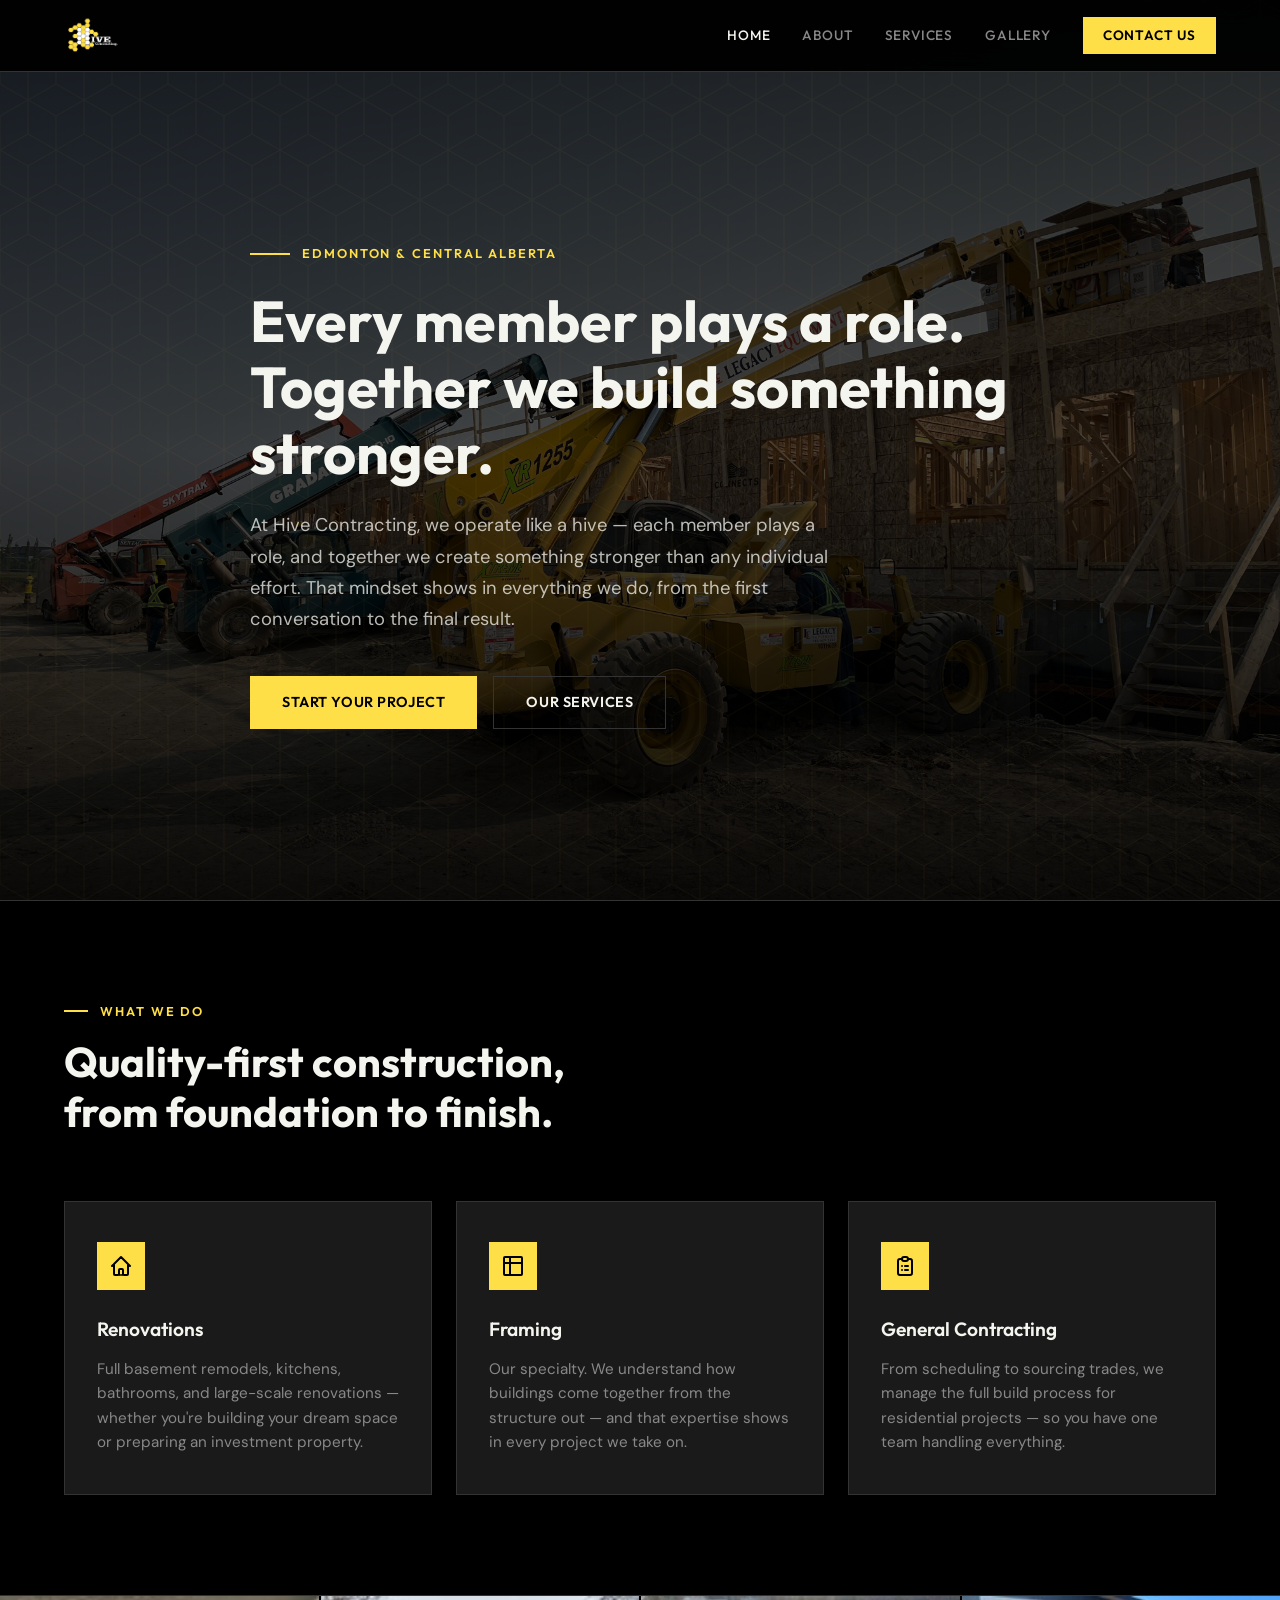
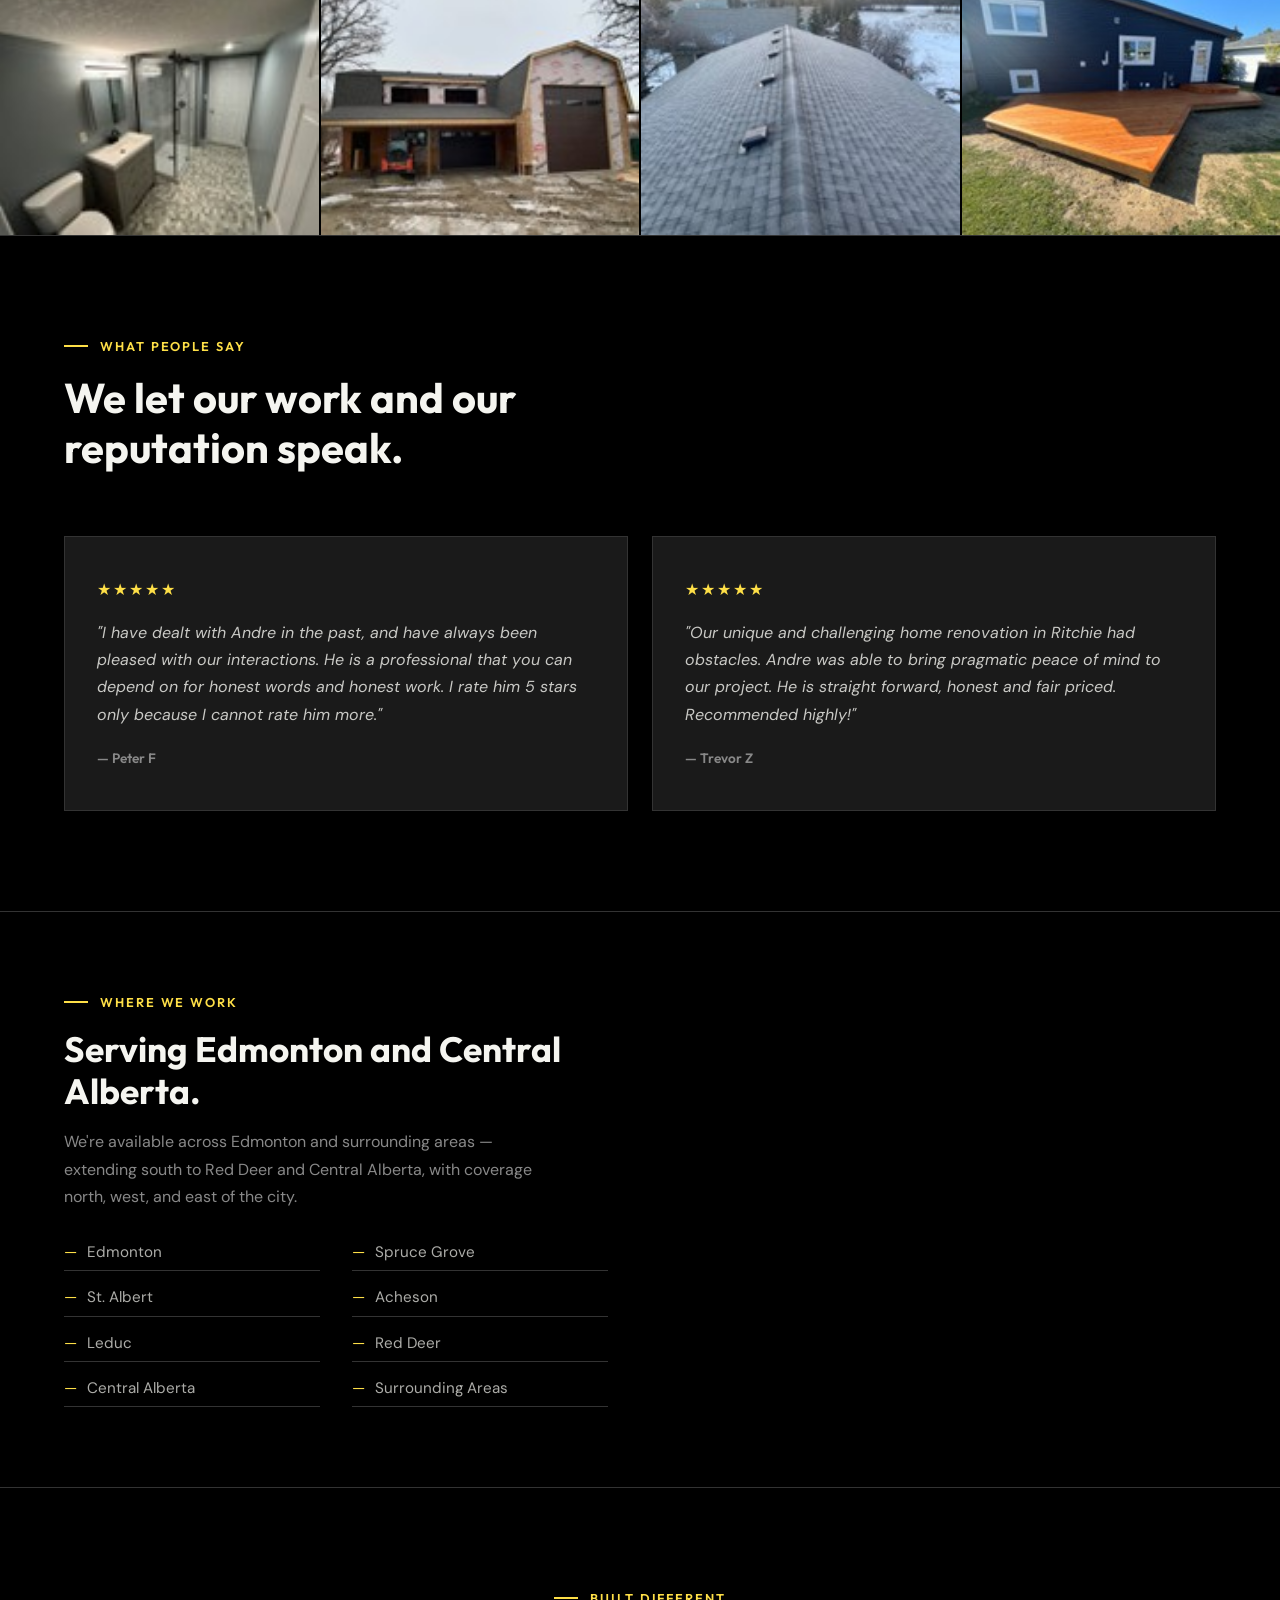
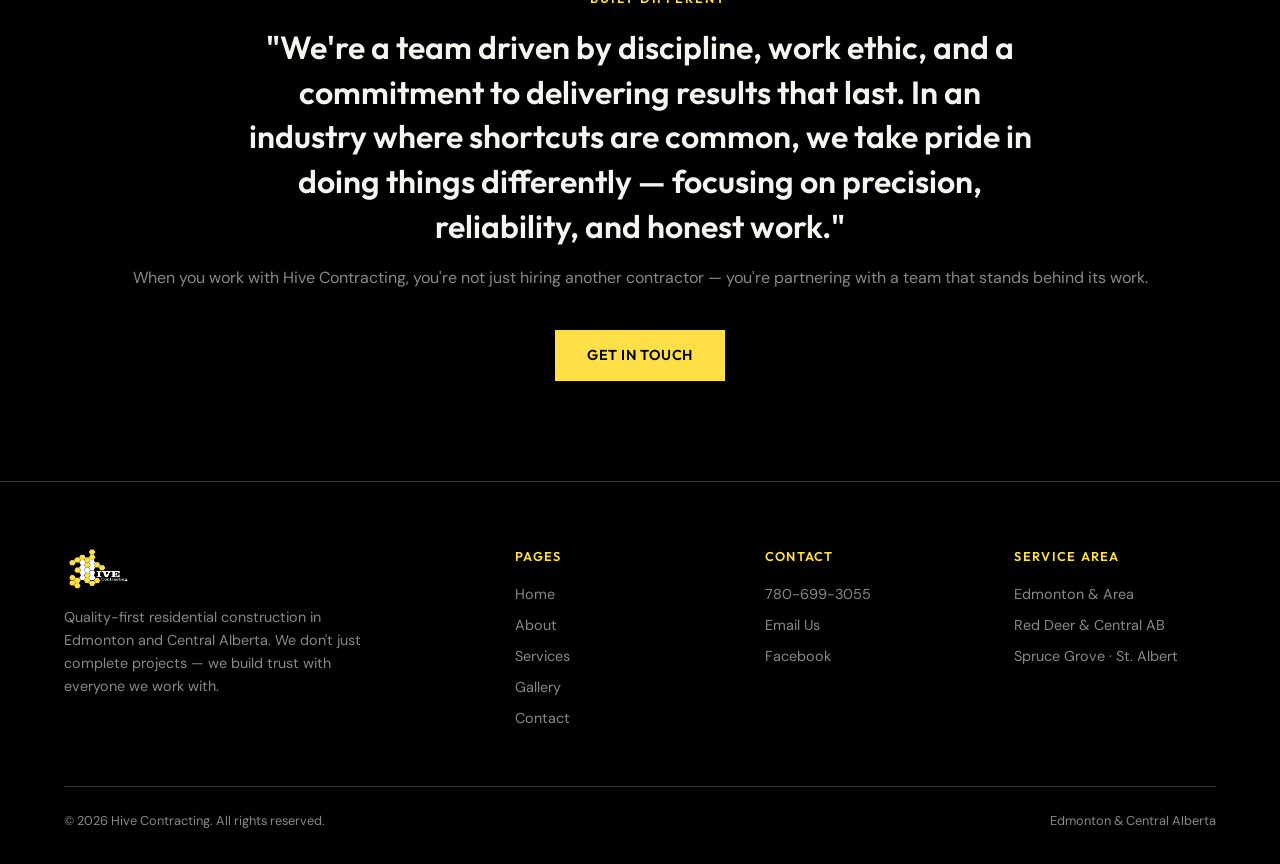
==== commit ca6bac04: "Add gallery lightbox — click any card to browse project photos - Add data-images and data-title attr" ====
--- a/index.html
+++ b/index.html
@@ -114,13 +114,13 @@
     </div>
   </section>
 
-  <!-- ========== PROJECT PHOTOS PLACEHOLDER ========== -->
+  <!-- ========== PROJECT PHOTOS ========== -->
   <section class="photo-strip">
     <div class="photo-strip-grid">
-      <div class="photo-placeholder">Project Photo 1</div>
-      <div class="photo-placeholder">Project Photo 2</div>
-      <div class="photo-placeholder">Project Photo 3</div>
-      <div class="photo-placeholder">Project Photo 4</div>
+      <img src="img/projphoto1.jpg" alt="Hive Contracting project">
+      <img src="img/projphoto2.jpg" alt="Hive Contracting project">
+      <img src="img/projphoto3.jpg" alt="Hive Contracting project">
+      <img src="img/projphoto4.jpg" alt="Hive Contracting project">
     </div>
   </section>
 
--- a/css/styles.css
+++ b/css/styles.css
@@ -372,6 +372,13 @@
   gap: 2px;
 }
 
+.photo-strip-grid img {
+  width: 100%;
+  aspect-ratio: 4/3;
+  object-fit: cover;
+  display: block;
+}
+
 .photo-placeholder {
   aspect-ratio: 4/3;
   background: var(--color-gray-mid);
@@ -593,6 +600,7 @@
 }
 
 @media (max-width: 640px) {
+  .services-grid { grid-template-columns: 1fr; }
   .nav-links { display: none; }
   .nav-links.open {
     display: flex;
@@ -1135,3 +1143,123 @@
     transform: translateY(0);
   }
 }
+
+/* ============================================
+   LIGHTBOX
+   ============================================ */
+.album-card {
+  cursor: pointer;
+}
+
+.lightbox-overlay {
+  display: none;
+  position: fixed;
+  inset: 0;
+  z-index: 1000;
+  background: rgba(0, 0, 0, 0.92);
+  align-items: center;
+  justify-content: center;
+}
+
+.lightbox-overlay.open {
+  display: flex;
+}
+
+.lightbox-inner {
+  position: relative;
+  display: flex;
+  flex-direction: column;
+  align-items: center;
+  max-width: 90vw;
+  max-height: 90vh;
+  width: 100%;
+}
+
+.lightbox-img-wrap {
+  position: relative;
+  display: flex;
+  align-items: center;
+  justify-content: center;
+  width: 100%;
+}
+
+.lightbox-img-wrap img {
+  max-width: 90vw;
+  max-height: 75vh;
+  object-fit: contain;
+  display: block;
+  border-radius: 4px;
+}
+
+.lightbox-btn {
+  background: none;
+  border: none;
+  color: var(--color-white);
+  cursor: pointer;
+  padding: 12px;
+  display: flex;
+  align-items: center;
+  justify-content: center;
+  transition: color 0.2s;
+}
+
+.lightbox-btn:hover {
+  color: var(--color-yellow);
+}
+
+.lightbox-btn svg {
+  width: 28px;
+  height: 28px;
+  stroke: currentColor;
+  fill: none;
+  stroke-width: 2;
+  stroke-linecap: round;
+  stroke-linejoin: round;
+}
+
+.lightbox-close {
+  position: absolute;
+  top: 16px;
+  right: 16px;
+  z-index: 1001;
+}
+
+.lightbox-prev,
+.lightbox-next {
+  position: absolute;
+  top: 50%;
+  transform: translateY(-50%);
+}
+
+.lightbox-prev { left: -56px; }
+.lightbox-next { right: -56px; }
+
+.lightbox-footer {
+  margin-top: 16px;
+  display: flex;
+  flex-direction: column;
+  align-items: center;
+  gap: 4px;
+}
+
+.lightbox-title {
+  font-family: var(--font-display);
+  font-size: 1rem;
+  font-weight: 600;
+  color: var(--color-white);
+}
+
+.lightbox-counter {
+  font-size: 0.8rem;
+  color: var(--color-gray-light);
+}
+
+@media (max-width: 640px) {
+  .lightbox-prev { left: -40px; }
+  .lightbox-next { right: -40px; }
+
+  .lightbox-btn svg {
+    width: 22px;
+    height: 22px;
+  }
+}
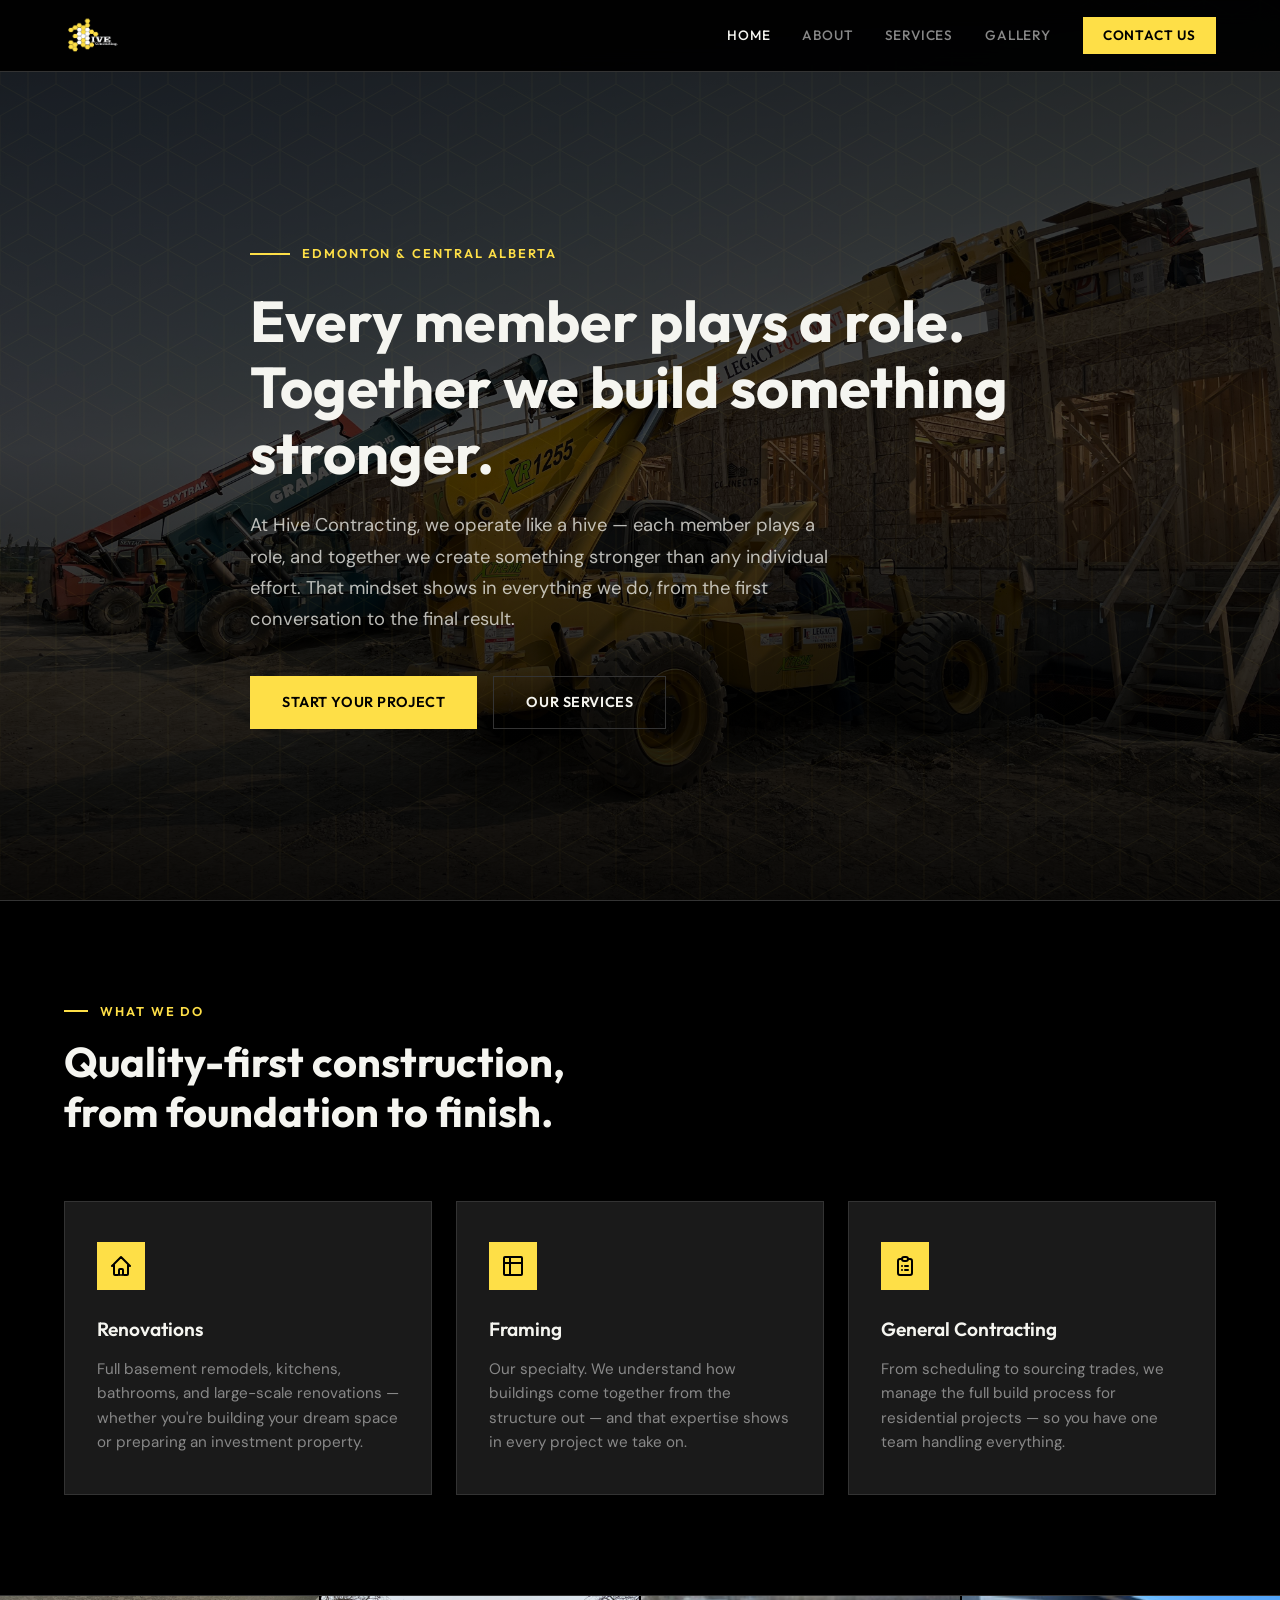
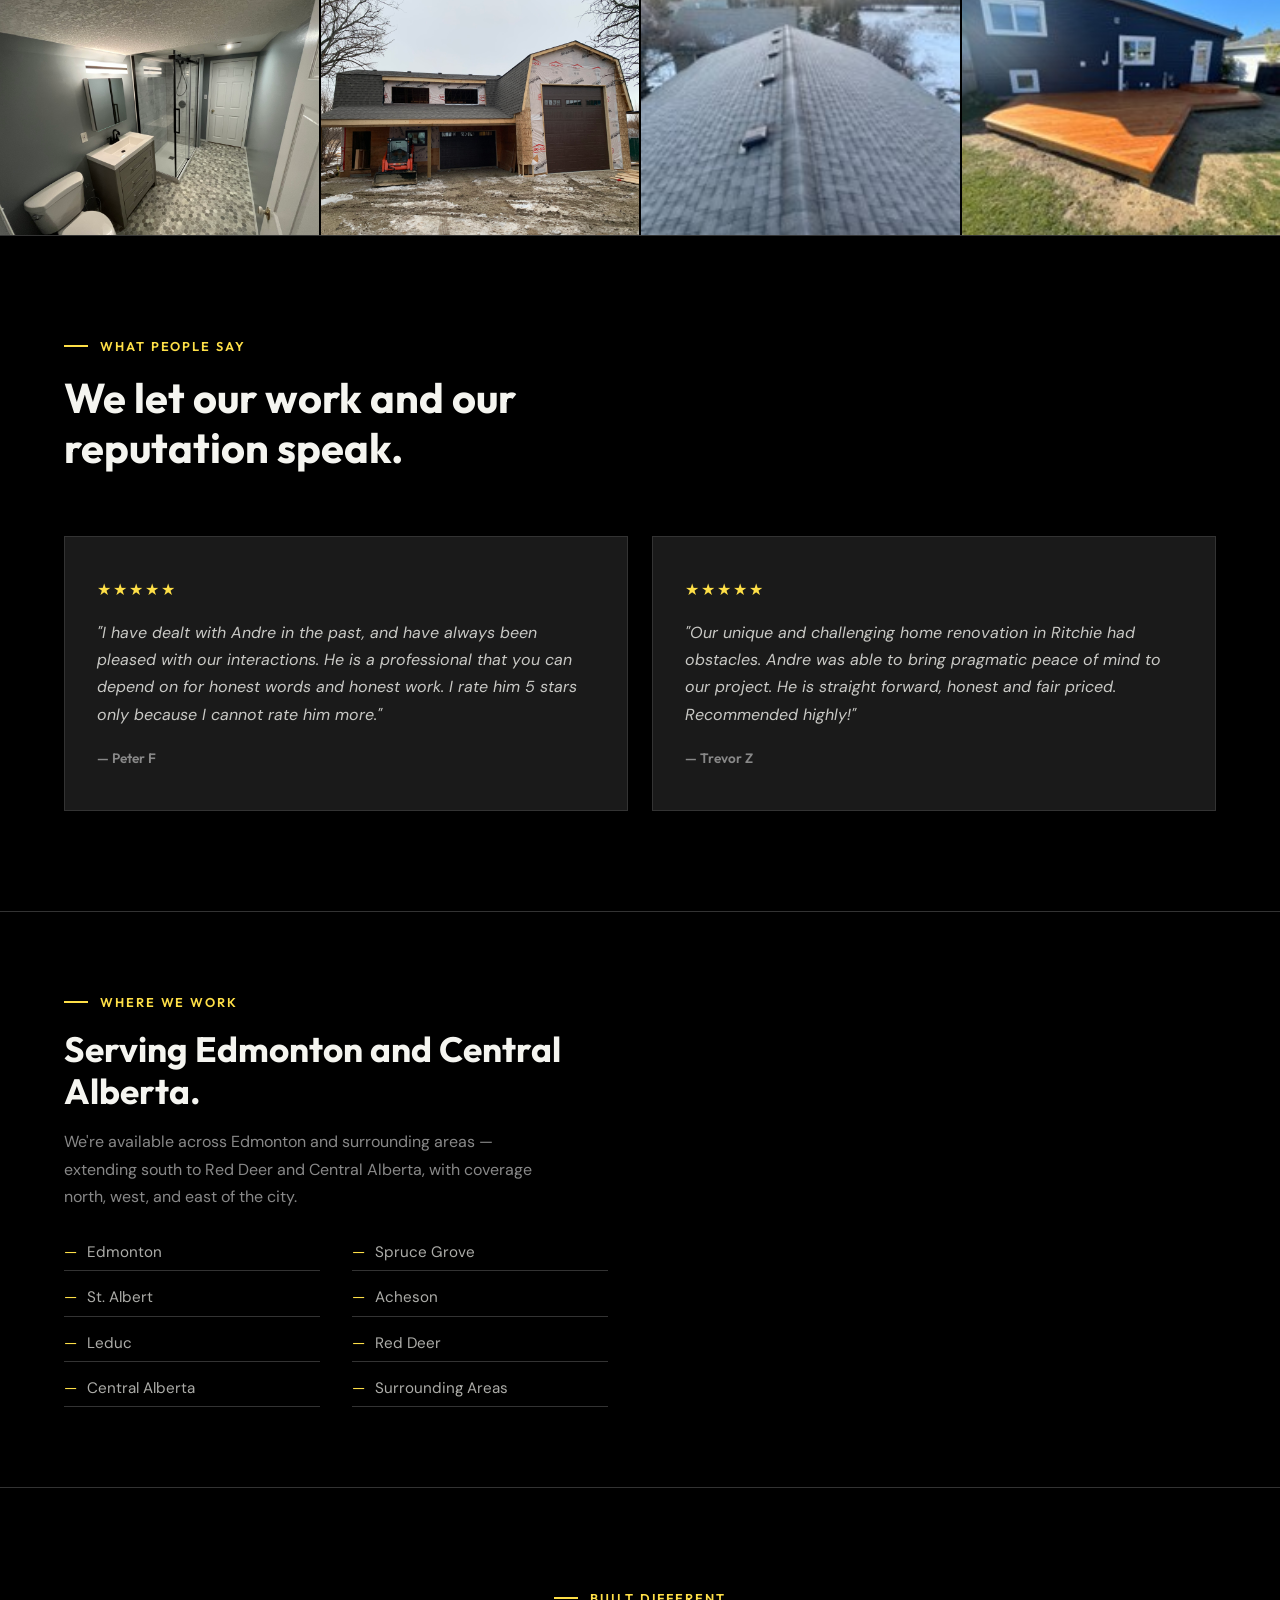
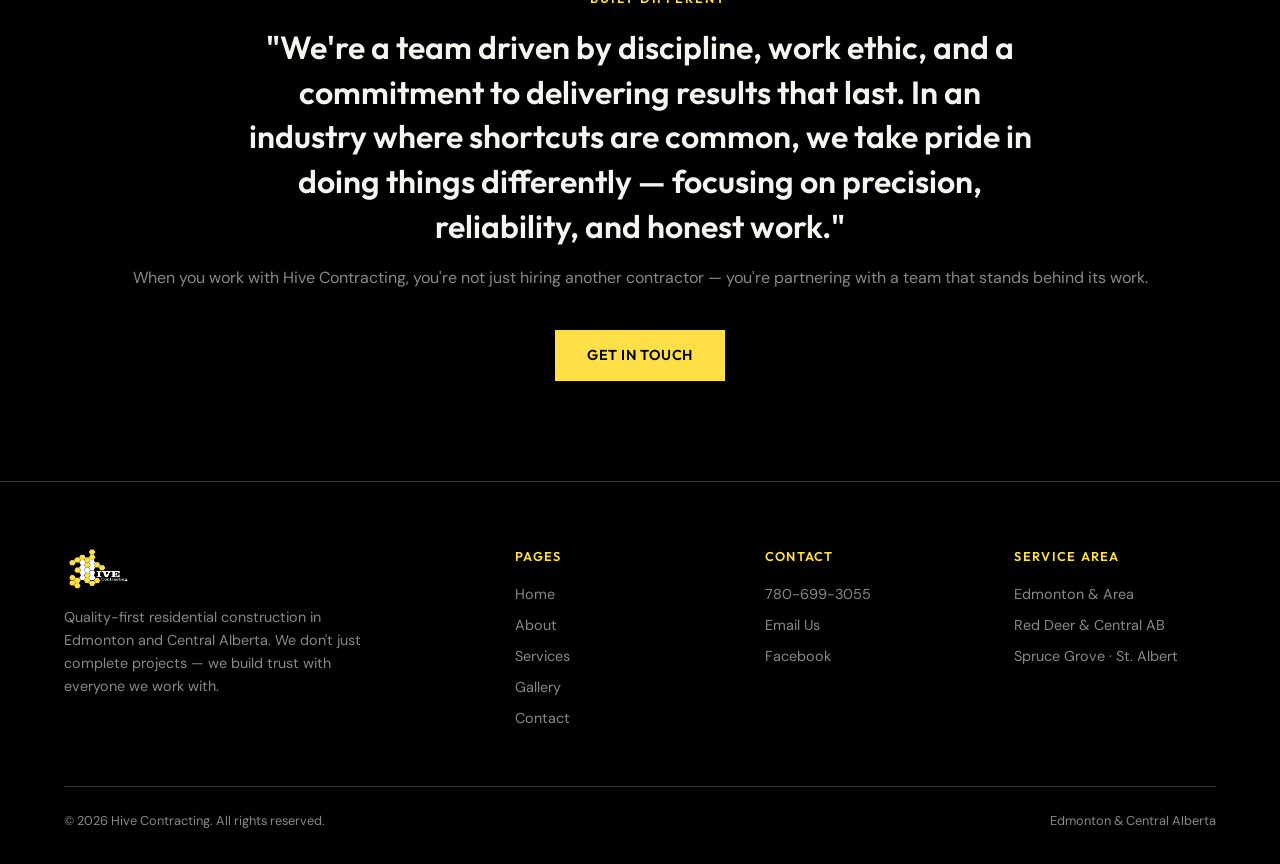
==== commit e787c7a9: "another one" ====
--- a/index.html
+++ b/index.html
@@ -22,7 +22,7 @@
   <link rel="preconnect" href="https://fonts.googleapis.com">
   <link rel="preconnect" href="https://fonts.gstatic.com" crossorigin>
   <link href="https://fonts.googleapis.com/css2?family=DM+Sans:ital,wght@0,400;0,500;0,700;1,400&family=Outfit:wght@400;500;600;700;800&display=swap" rel="stylesheet">
-  <link rel="stylesheet" href="css/styles.css">
+  <link rel="stylesheet" href="./css/styles.css">
 
   <!-- Local business schema — helps Google surface Hive in "contractor near me" searches -->
   <script type="application/ld+json">
@@ -220,7 +220,7 @@
     </div>
   </footer>
 
-  <script src="js/main.js" defer></script>
+  <script src="./js/main.js" defer></script>
 
 </body>
 </html>
--- a/css/styles.css
+++ b/css/styles.css
@@ -132,7 +132,7 @@
 .hero-bg {
   position: absolute;
   inset: 0;
-  background: url(/img/banner.jpeg) center/cover no-repeat;
+  background: url(../img/banner.jpg) center/cover no-repeat;
 }
 
 .hero-bg::after {
@@ -640,7 +640,7 @@
 .page-header-bg {
   position: absolute;
   inset: 0;
-  background: url(/img/banner.jpeg) center/cover no-repeat;
+  background: url(../img/banner.jpeg) center/cover no-repeat;
 }
 
 .page-header-bg::after {
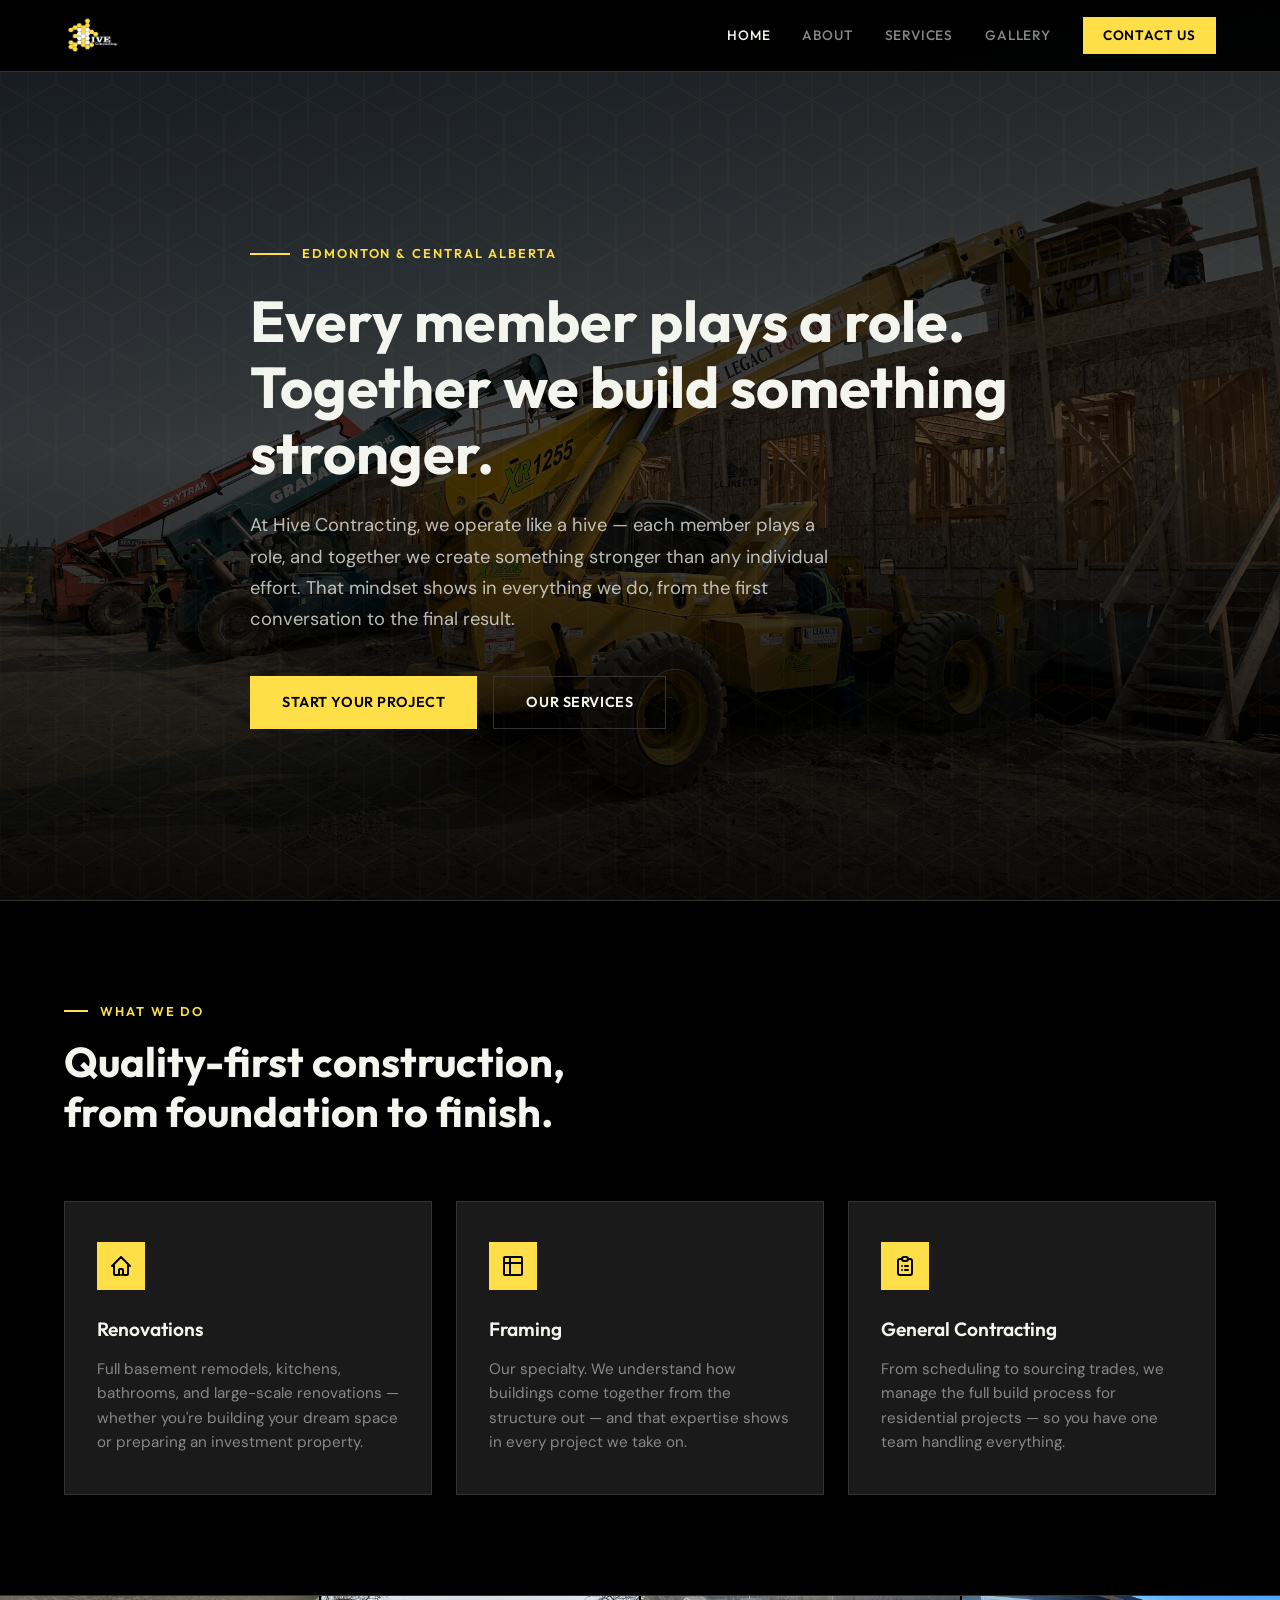
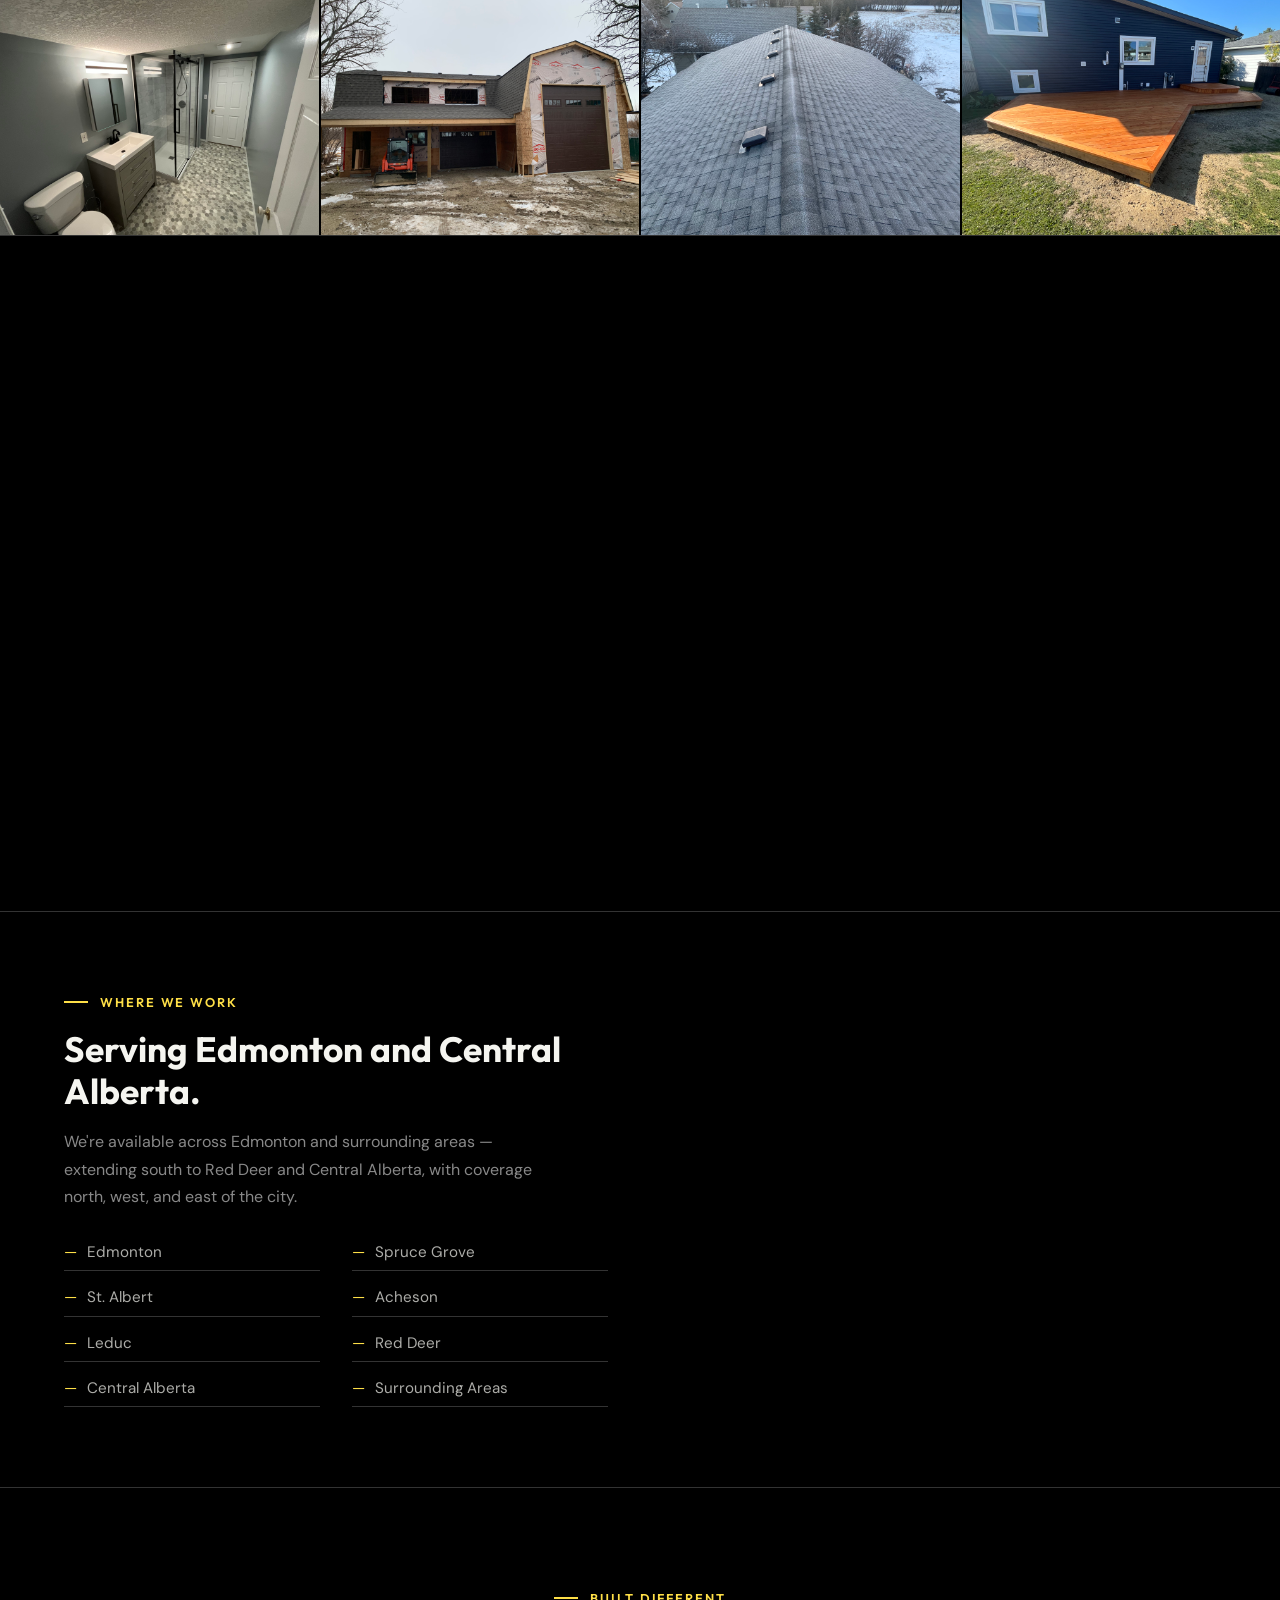
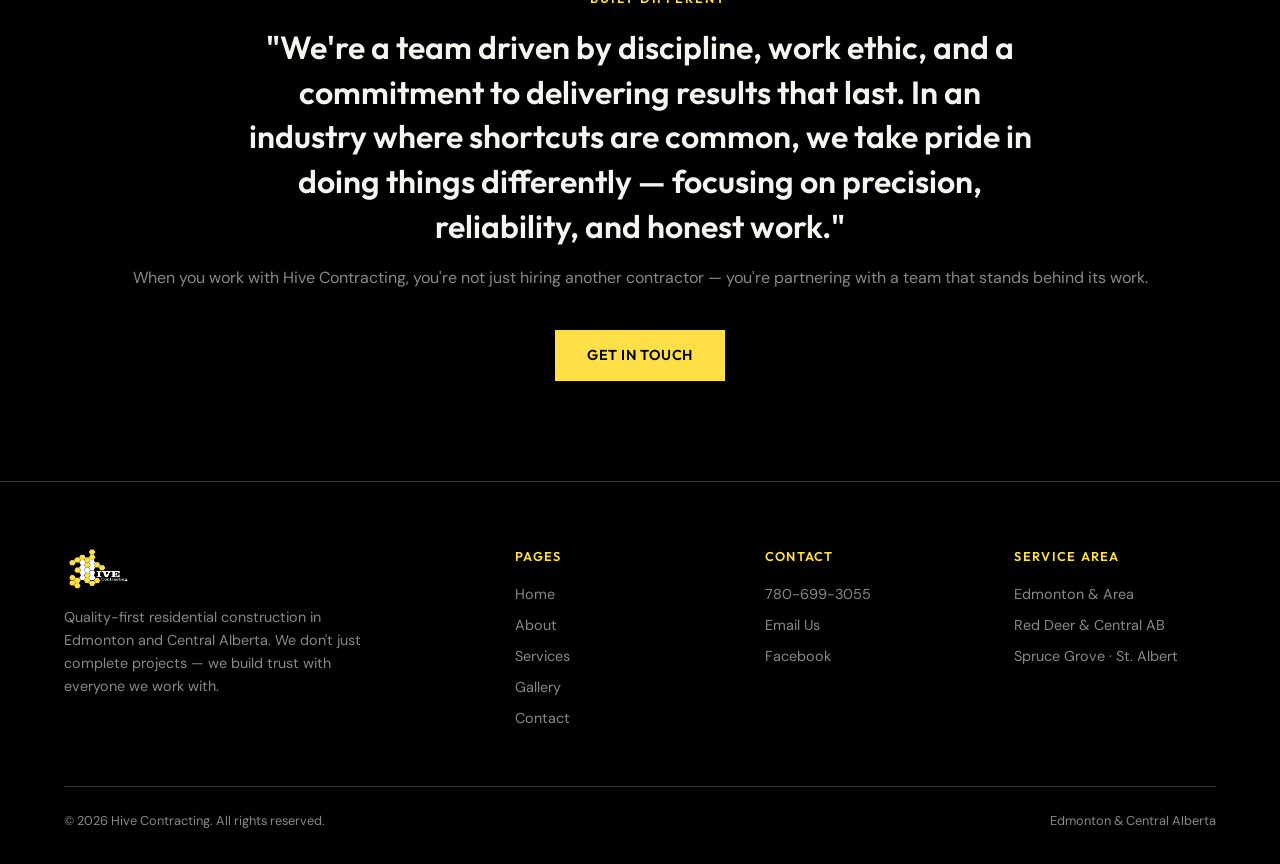
==== commit 114c148e: "Fix gallery labels, add About banner, normalize image filenames >> >> - Correct Cedar Deck ↔ Tamarac" ====
--- a/index.html
+++ b/index.html
@@ -117,10 +117,10 @@
   <!-- ========== PROJECT PHOTOS ========== -->
   <section class="photo-strip">
     <div class="photo-strip-grid">
-      <img src="img/projphoto1.jpg" alt="Hive Contracting project">
-      <img src="img/projphoto2.jpg" alt="Hive Contracting project">
-      <img src="img/projphoto3.jpg" alt="Hive Contracting project">
-      <img src="img/projphoto4.jpg" alt="Hive Contracting project">
+      <img src="img/project-1.jpg" alt="Hive Contracting project">
+      <img src="img/project-2.jpg" alt="Hive Contracting project">
+      <img src="img/project-3.jpg" alt="Hive Contracting project">
+      <img src="img/project-4.jpg" alt="Hive Contracting project">
     </div>
   </section>
 
--- a/css/styles.css
+++ b/css/styles.css
@@ -640,7 +640,11 @@
 .page-header-bg {
   position: absolute;
   inset: 0;
-  background: url(../img/banner.jpeg) center/cover no-repeat;
+  background: url(../img/banner.jpg) center/cover no-repeat;
+}
+
+.about-page-bg {
+  background-image: url(../img/about-banner.jpg);
 }
 
 .page-header-bg::after {
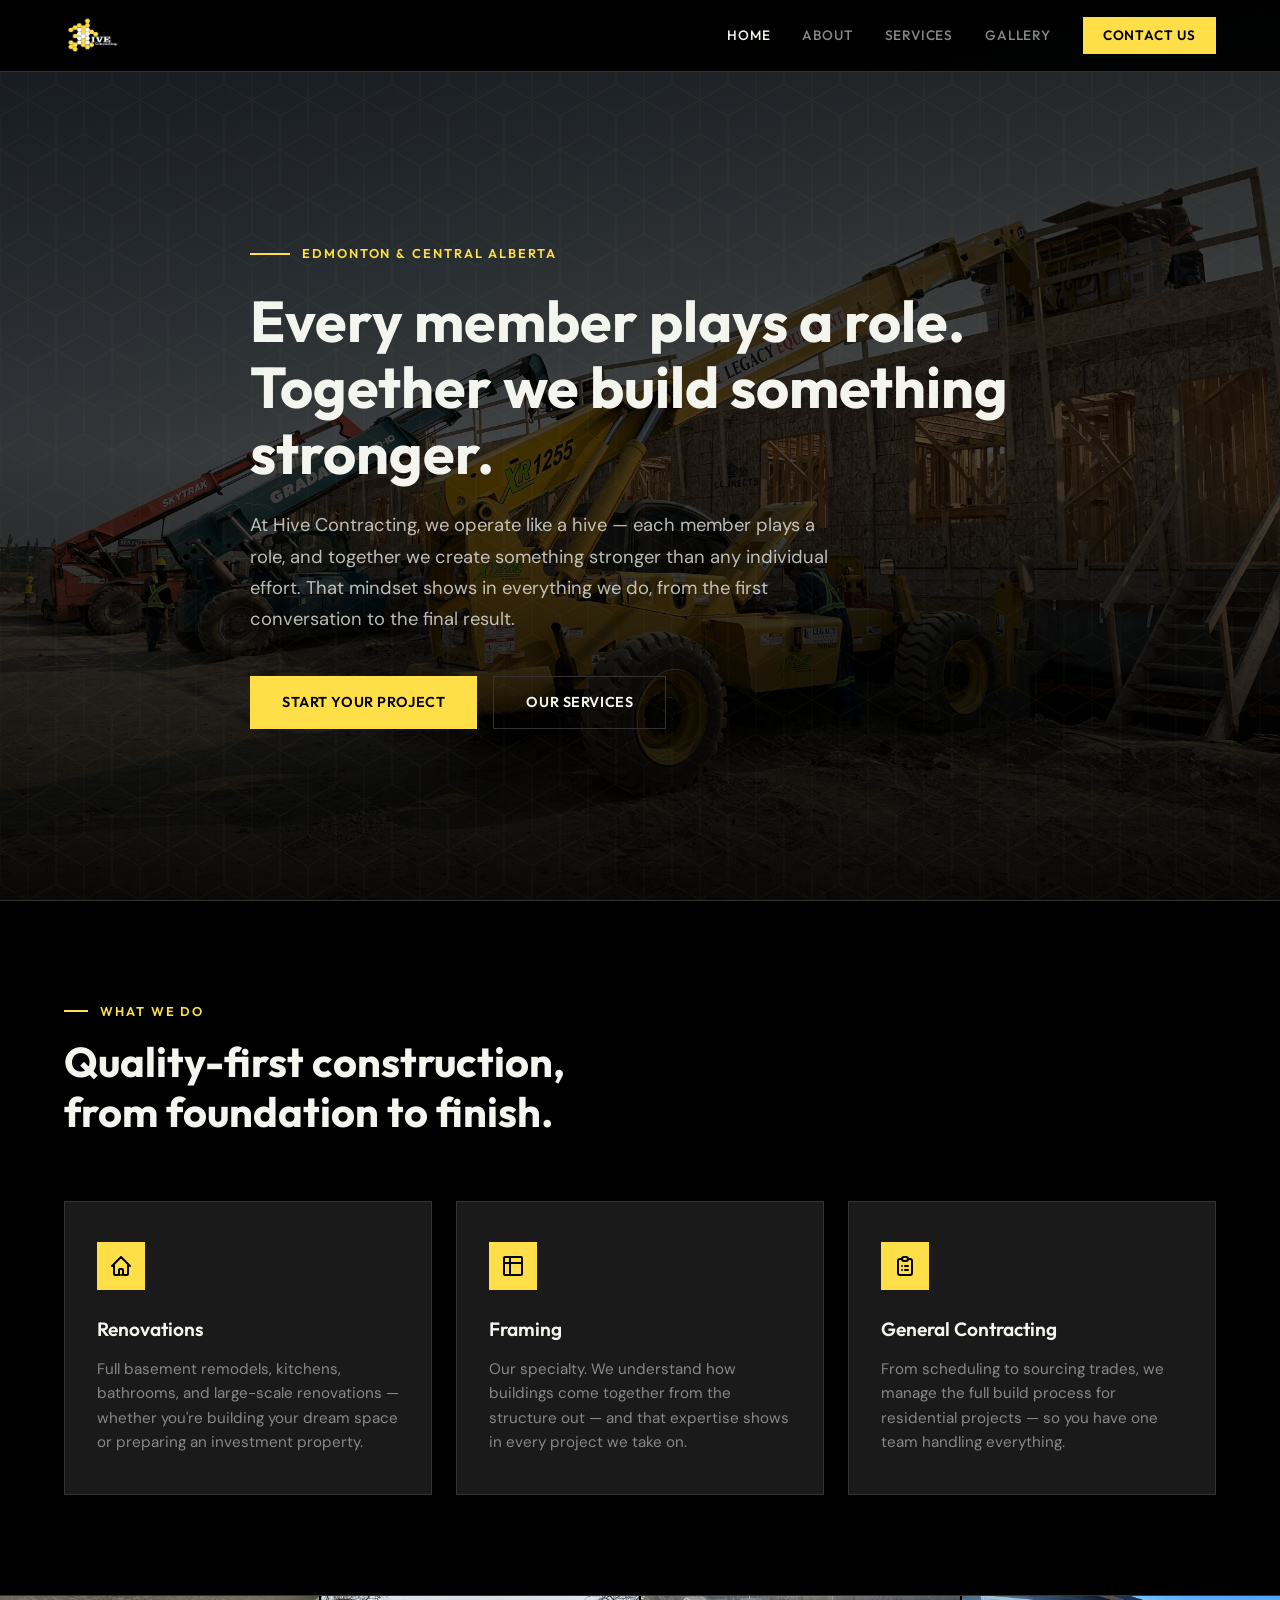
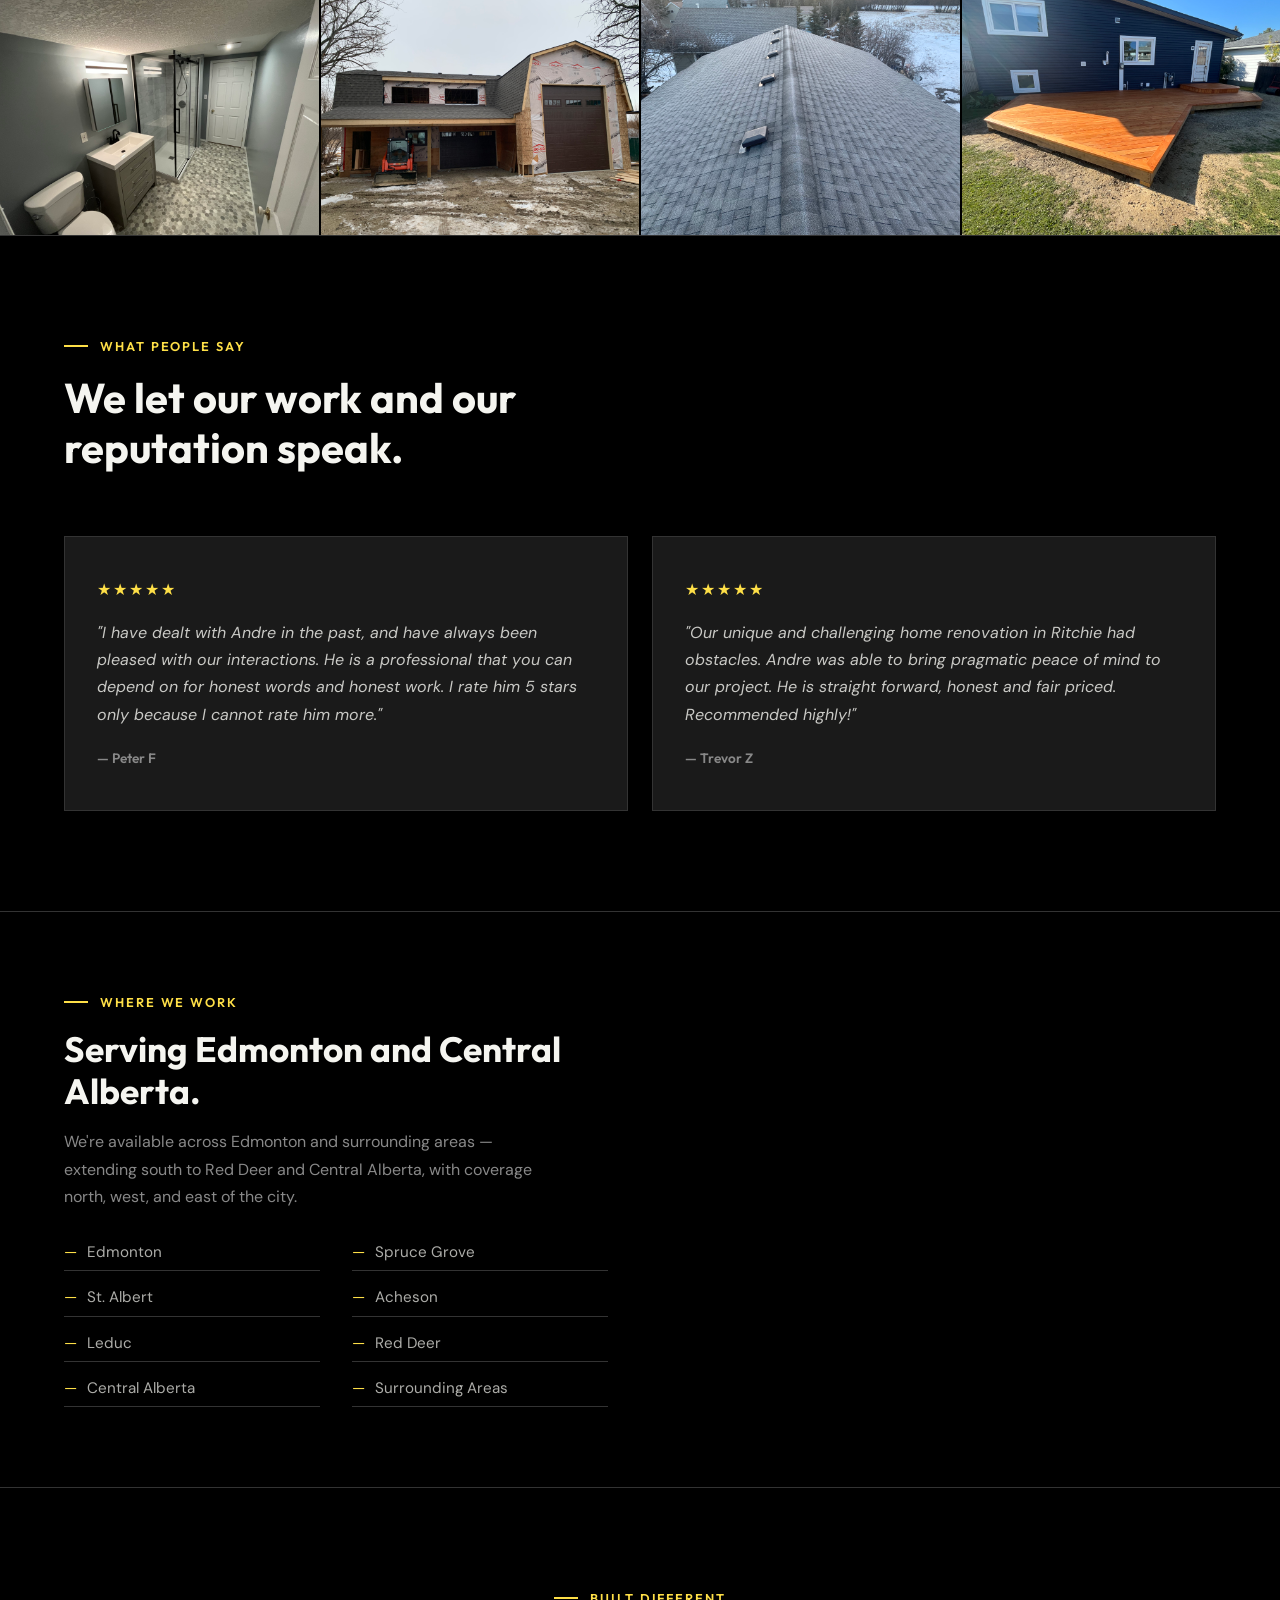
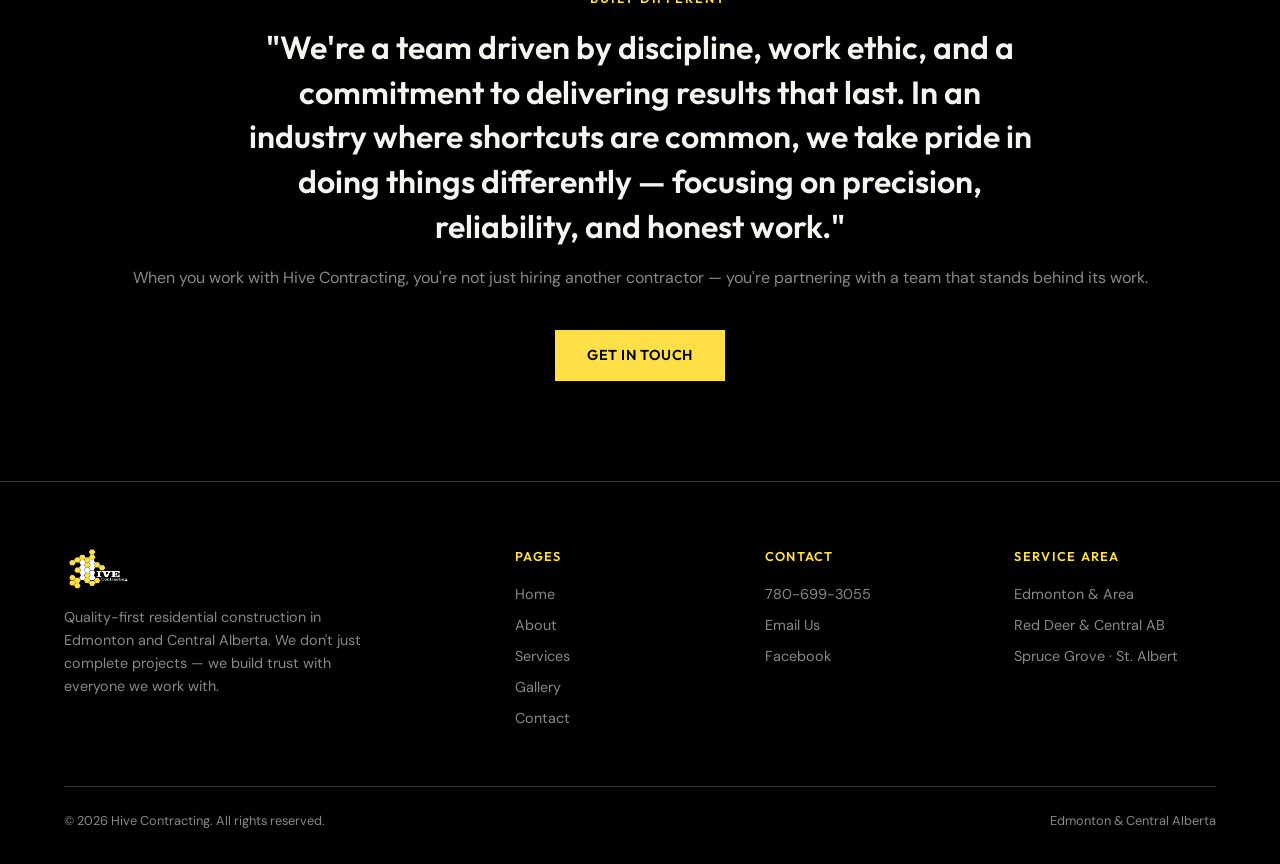
==== commit ba2b0109: "SEO and accessibility improvements, update README and sitemap - Add gallery.html to sitemap.xml - Ad" ====
--- a/index.html
+++ b/index.html
@@ -12,6 +12,7 @@
   <meta property="og:description" content="Quality-first residential construction in Edmonton and Central Alberta. Framing specialists, renovations, and general contracting.">
   <meta property="og:image" content="https://hivecontractinginc.com/img/og-image.jpg">
   <meta property="og:url" content="https://hivecontractinginc.com/">
+  <meta property="og:site_name" content="Hive Contracting">
 
   <title>Hive Contracting | Edmonton &amp; Central Alberta</title>
   <link rel="canonical" href="https://hivecontractinginc.com/">
@@ -117,10 +118,10 @@
   <!-- ========== PROJECT PHOTOS ========== -->
   <section class="photo-strip">
     <div class="photo-strip-grid">
-      <img src="img/project-1.jpg" alt="Hive Contracting project">
-      <img src="img/project-2.jpg" alt="Hive Contracting project">
-      <img src="img/project-3.jpg" alt="Hive Contracting project">
-      <img src="img/project-4.jpg" alt="Hive Contracting project">
+      <img src="img/project-1.jpg" alt="Completed Washroom Renovation in Wetaskiwin Alberta by Hive Contracting">
+      <img src="img/project-2.jpg" alt="Completed residential project by Hive Contracting">
+      <img src="img/project-3.jpg" alt="Completed Roofing project by Hive Contracting in Edmonton Alberta">
+      <img src="img/project-4.jpg" alt="Completed Deck in Edmonton Alberta by Hive Contracting">
     </div>
   </section>
 
@@ -166,7 +167,7 @@
           </ul>
         </div>
         <div class="area-map fade-in">
-          <iframe src="https://www.google.com/maps/embed?pb=!1m10!1m8!1m3!1d1227580.6128297476!2d-113.65223700000001!3d53.063164!3m2!1i1024!2i768!4f13.1!5e0!3m2!1sen!2sca!4v1774810792150!5m2!1sen!2sca" width="800" height="600" style="border:0;" allowfullscreen="" loading="lazy" referrerpolicy="no-referrer-when-downgrade"></iframe>
+          <iframe src="https://www.google.com/maps/embed?pb=!1m10!1m8!1m3!1d1227580.6128297476!2d-113.65223700000001!3d53.063164!3m2!1i1024!2i768!4f13.1!5e0!3m2!1sen!2sca!4v1774810792150!5m2!1sen!2sca" title="Hive Contracting service area map" width="800" height="600" style="border:0;" allowfullscreen="" loading="lazy" referrerpolicy="no-referrer-when-downgrade"></iframe>
         </div>
       </div>
     </div>
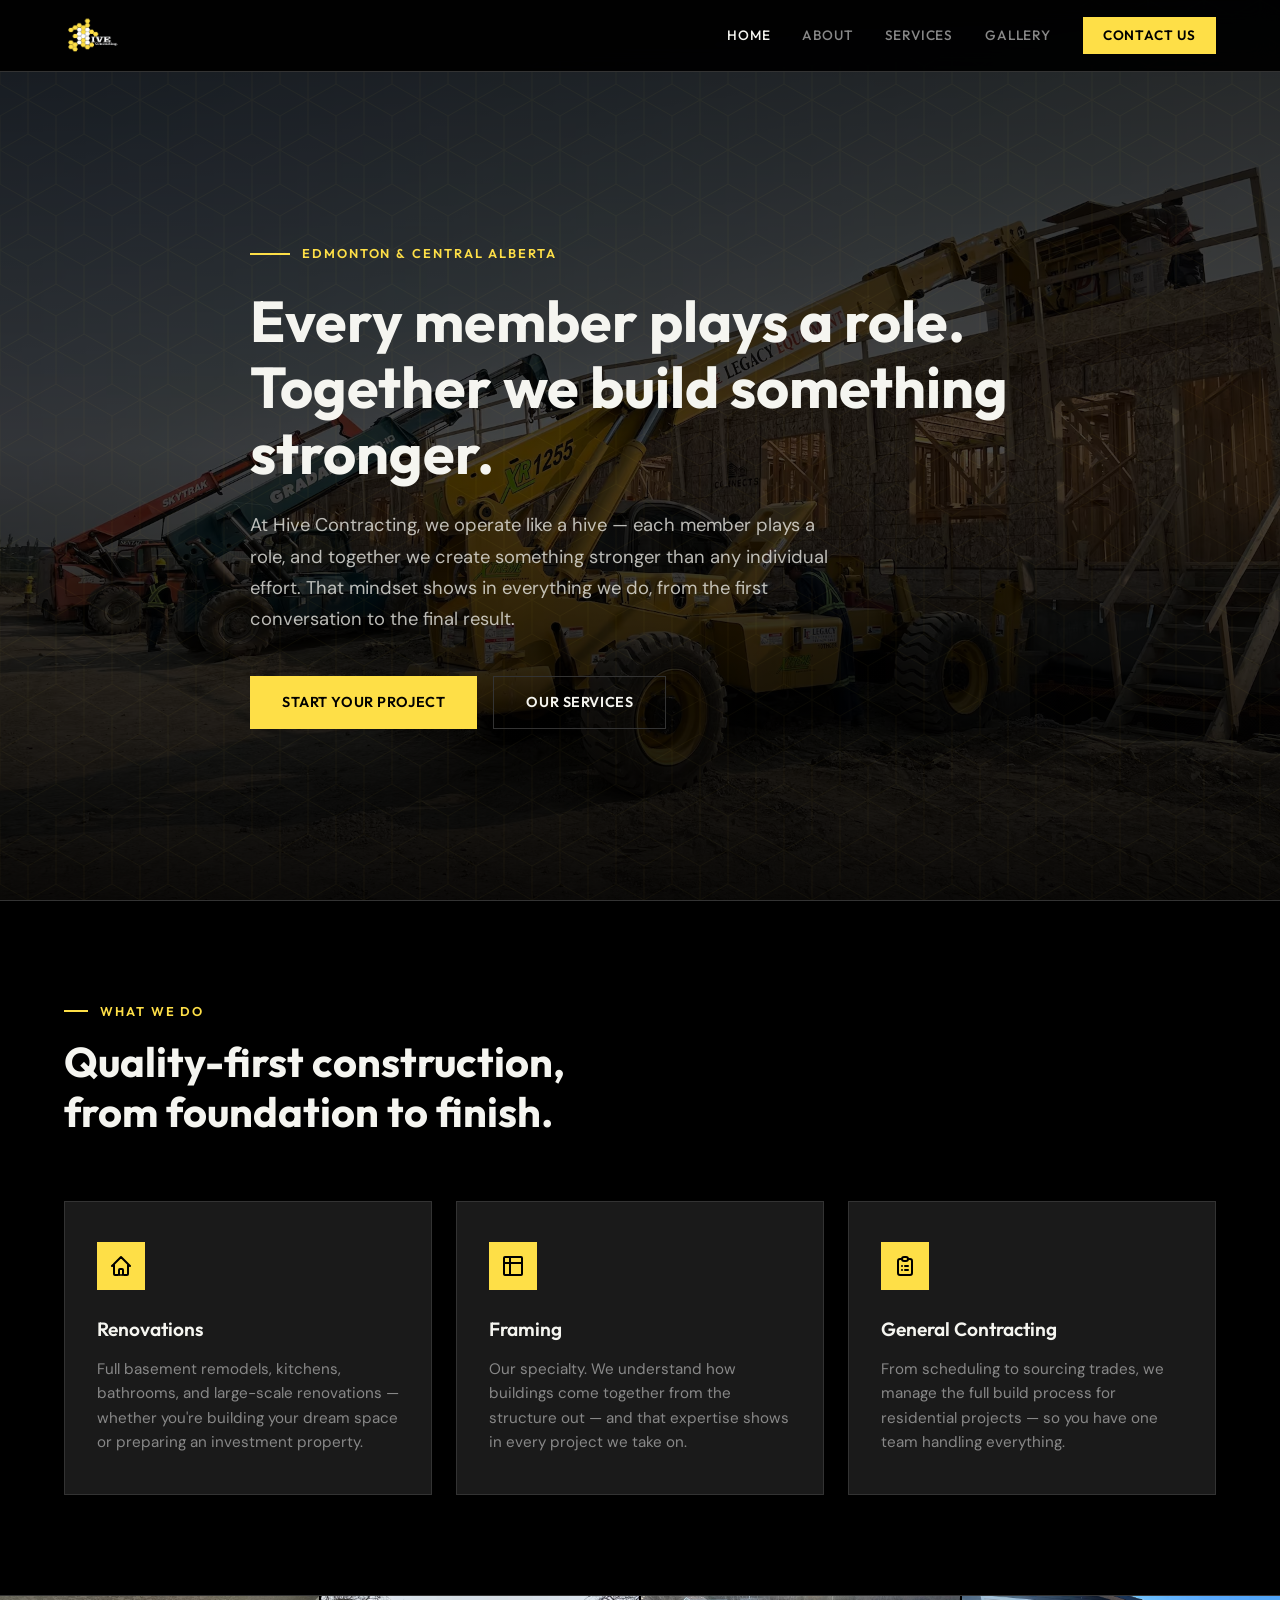
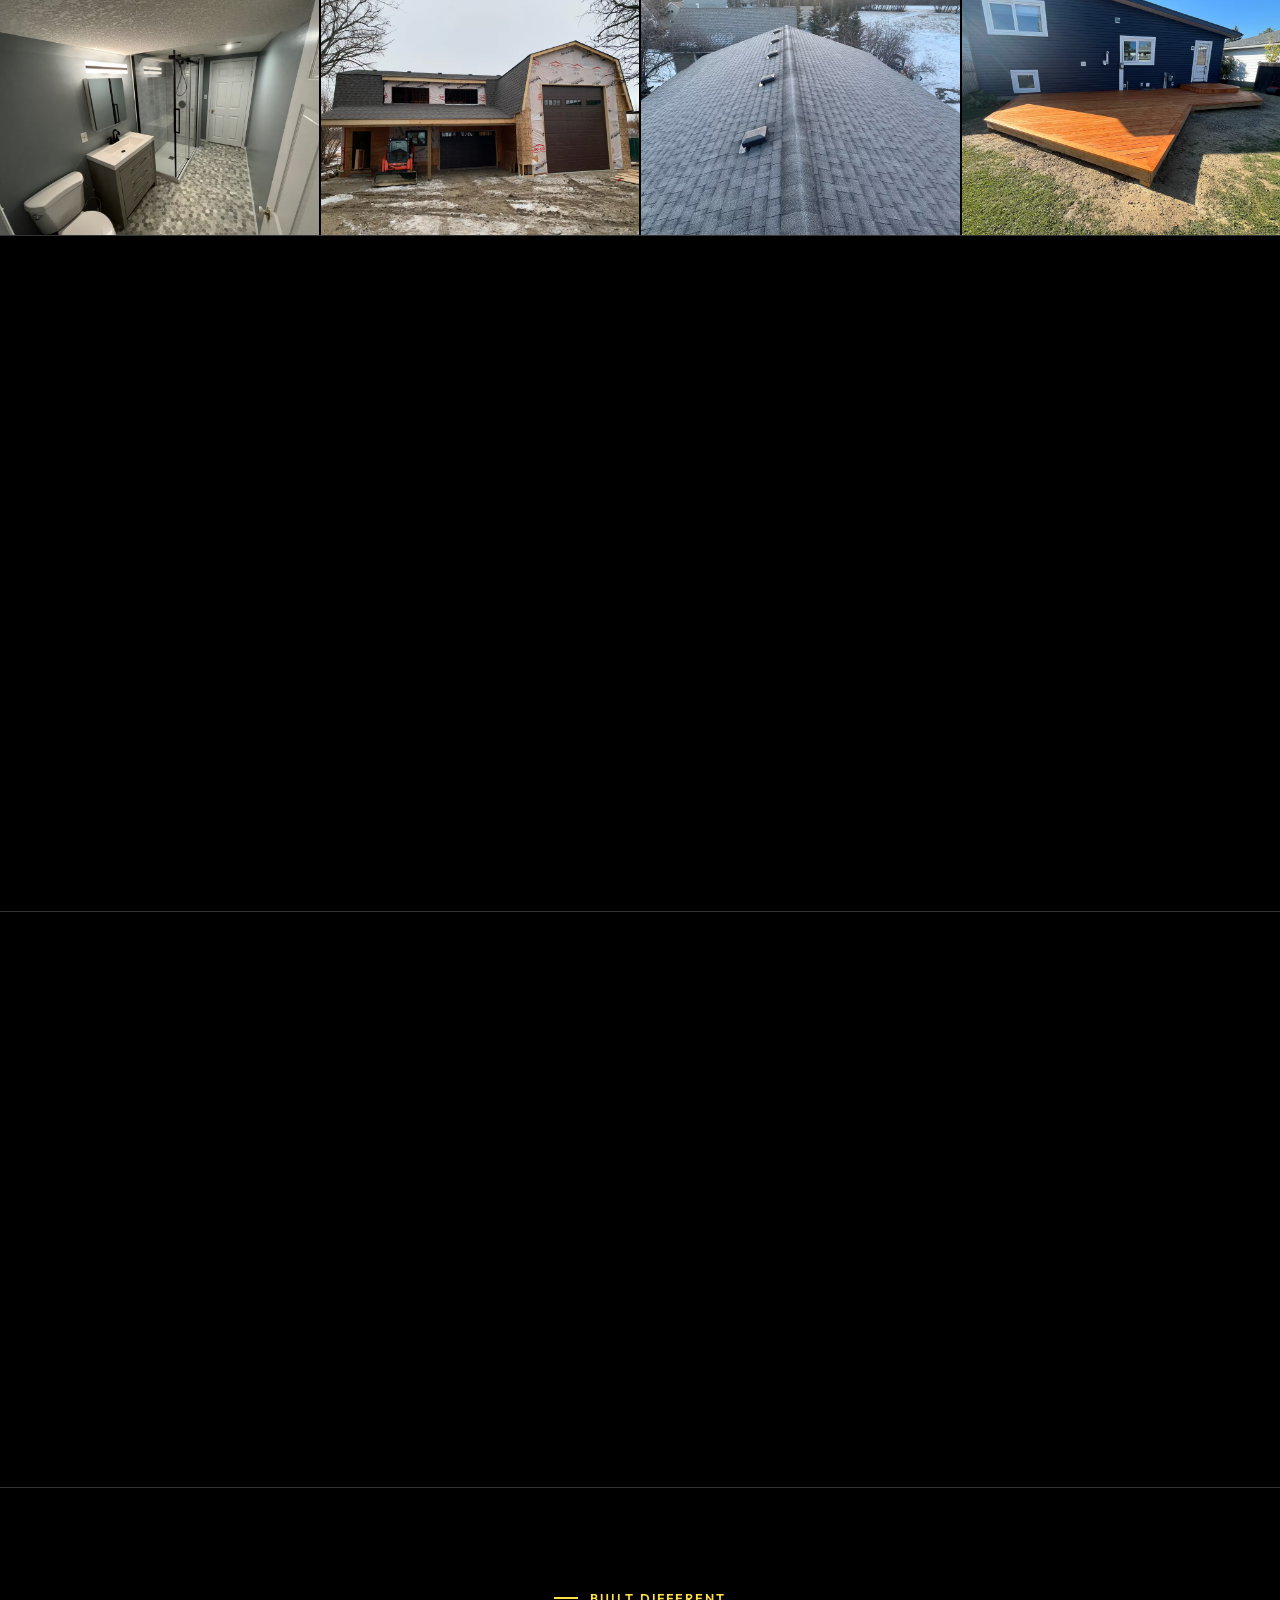
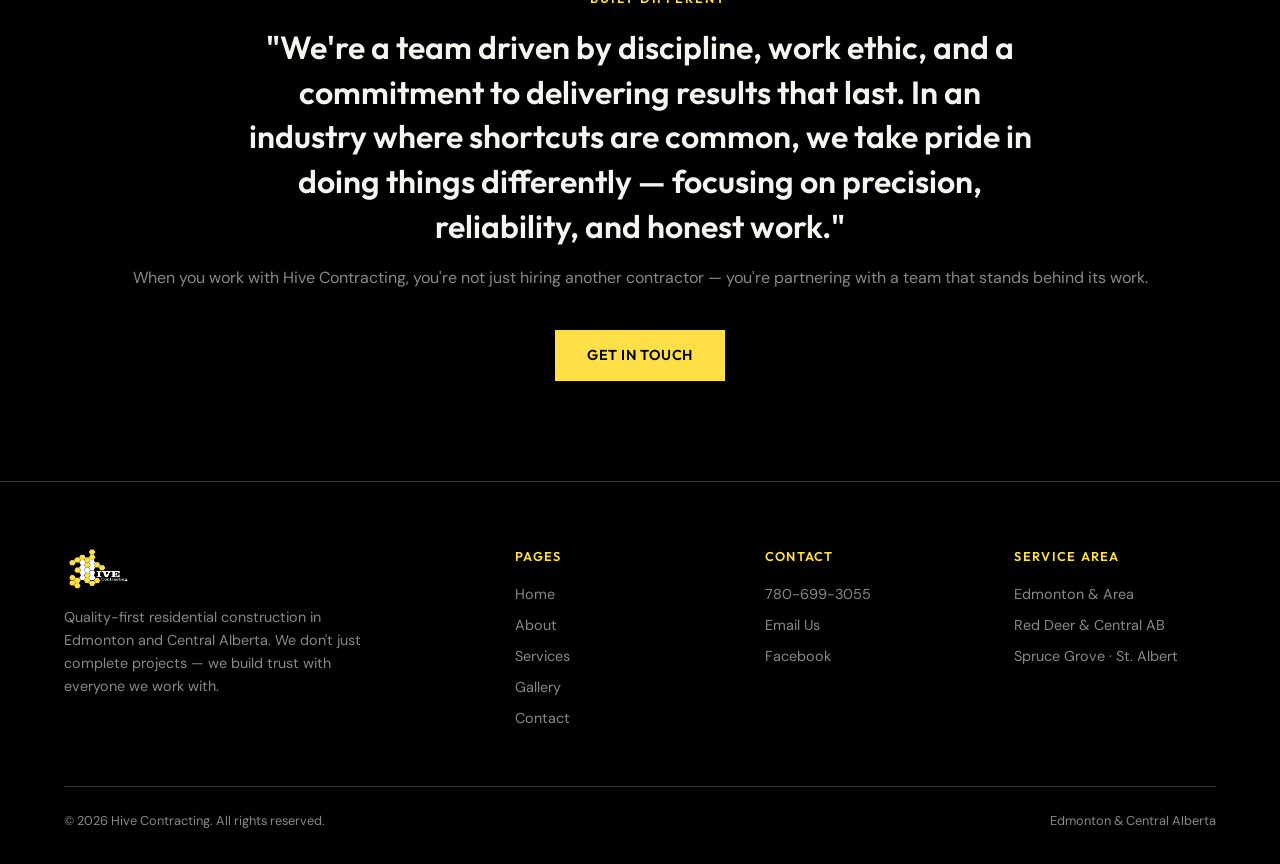
==== commit 0964d607: "compress images and replace originals to reduce page load time" ====
--- a/index.html
+++ b/index.html
@@ -118,10 +118,10 @@
   <!-- ========== PROJECT PHOTOS ========== -->
   <section class="photo-strip">
     <div class="photo-strip-grid">
-      <img src="img/project-1.jpg" alt="Completed Washroom Renovation in Wetaskiwin Alberta by Hive Contracting">
-      <img src="img/project-2.jpg" alt="Completed residential project by Hive Contracting">
-      <img src="img/project-3.jpg" alt="Completed Roofing project by Hive Contracting in Edmonton Alberta">
-      <img src="img/project-4.jpg" alt="Completed Deck in Edmonton Alberta by Hive Contracting">
+      <img src="img/project-1.avif" alt="Completed Washroom Renovation in Wetaskiwin Alberta by Hive Contracting">
+      <img src="img/project-2.avif" alt="Completed residential project by Hive Contracting">
+      <img src="img/project-3.avif" alt="Completed Roofing project by Hive Contracting in Edmonton Alberta">
+      <img src="img/project-4.avif" alt="Completed Deck in Edmonton Alberta by Hive Contracting">
     </div>
   </section>
 
--- a/css/styles.css
+++ b/css/styles.css
@@ -132,7 +132,7 @@
 .hero-bg {
   position: absolute;
   inset: 0;
-  background: url(../img/banner.jpg) center/cover no-repeat;
+  background: url(../img/banner.avif) center/cover no-repeat;
 }
 
 .hero-bg::after {
@@ -640,11 +640,7 @@
 .page-header-bg {
   position: absolute;
   inset: 0;
-  background: url(../img/banner.jpg) center/cover no-repeat;
-}
-
-.about-page-bg {
-  background-image: url(../img/about-banner.jpg);
+  background: url(../img/banner.avif) center/cover no-repeat;
 }
 
 .page-header-bg::after {
@@ -682,6 +678,20 @@
   font-size: 1.05rem;
   color: rgba(245, 245, 240, 0.72);
   line-height: 1.7;
+}
+
+.about-page-bg {
+  background-image: url(../img/about-banner.avif);
+  background-position: center 40%;
+}
+
+.about-page-bg::after {
+  background: linear-gradient(
+    to bottom,
+    rgba(0, 0, 0, 0.55) 0%,
+    rgba(0, 0, 0, 0.45) 60%,
+    rgba(0, 0, 0, 0.80) 100%
+  );
 }
 
 /* Gallery section */
